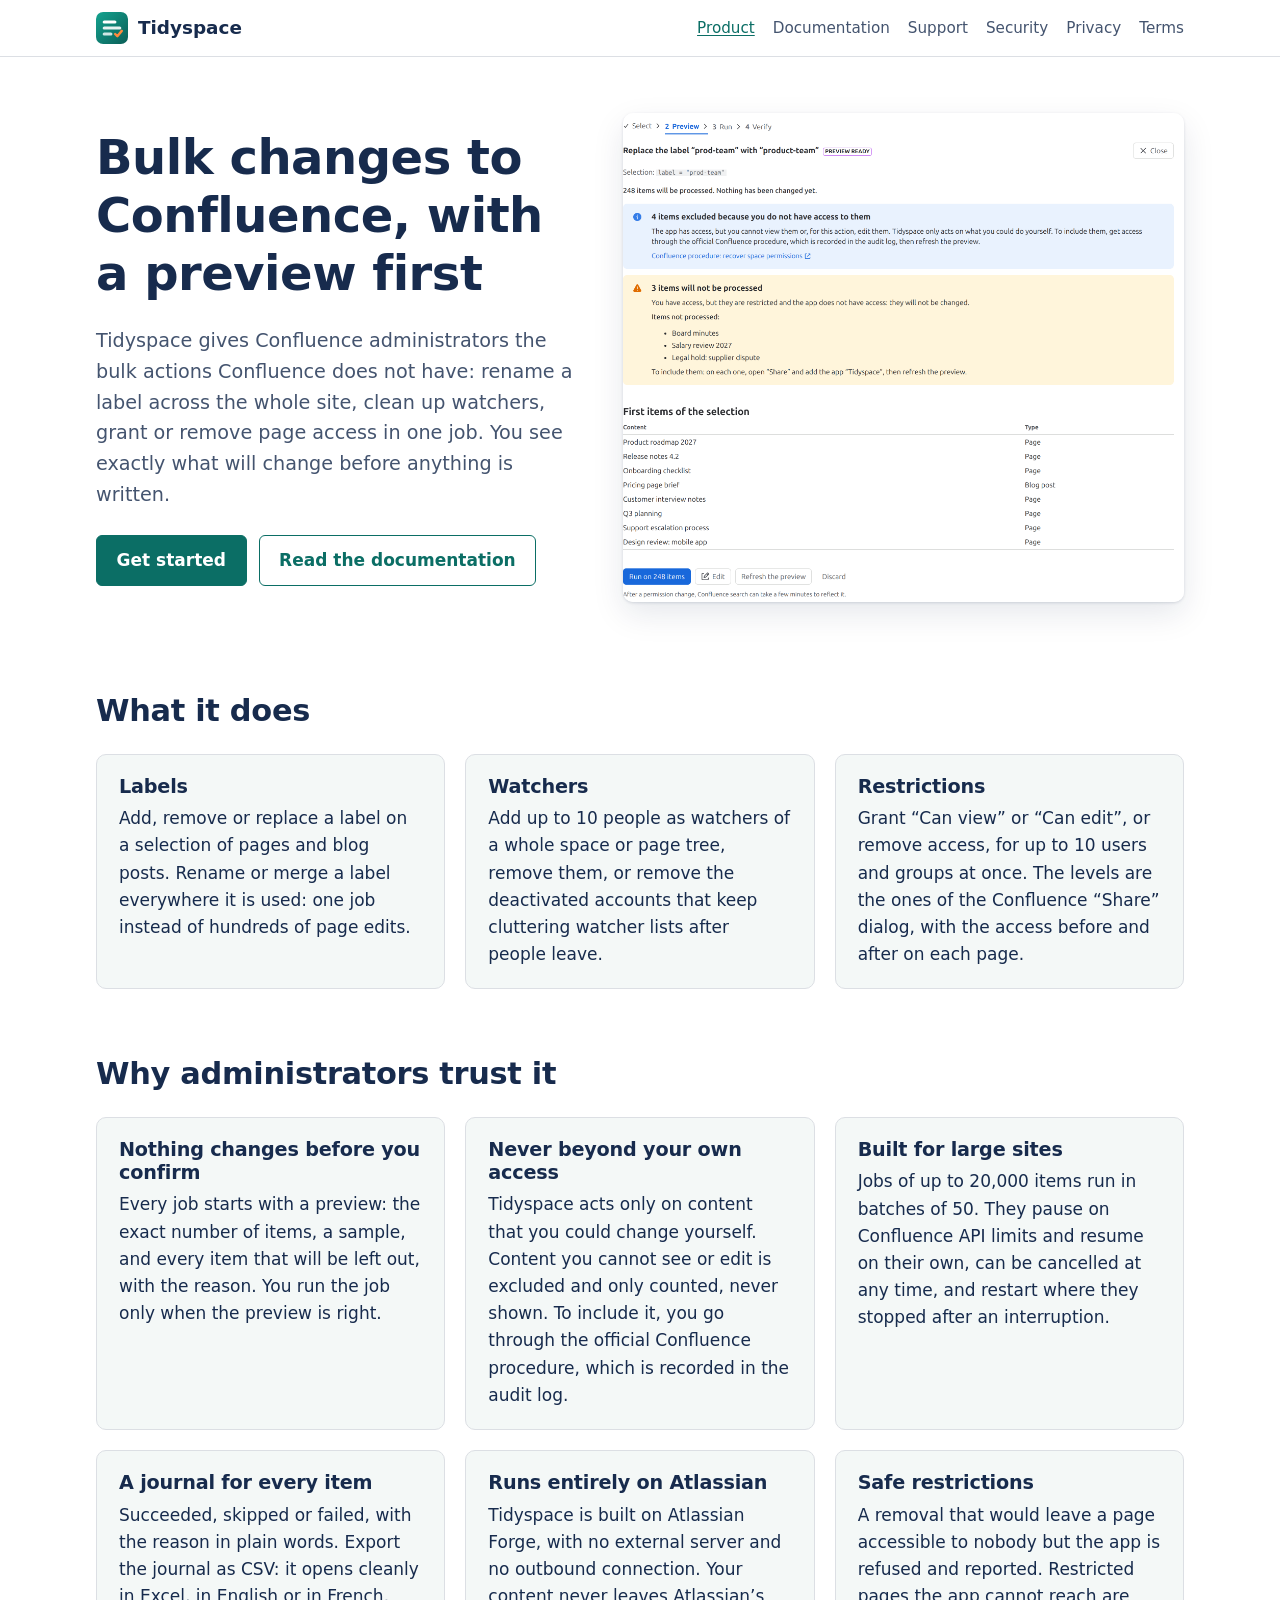
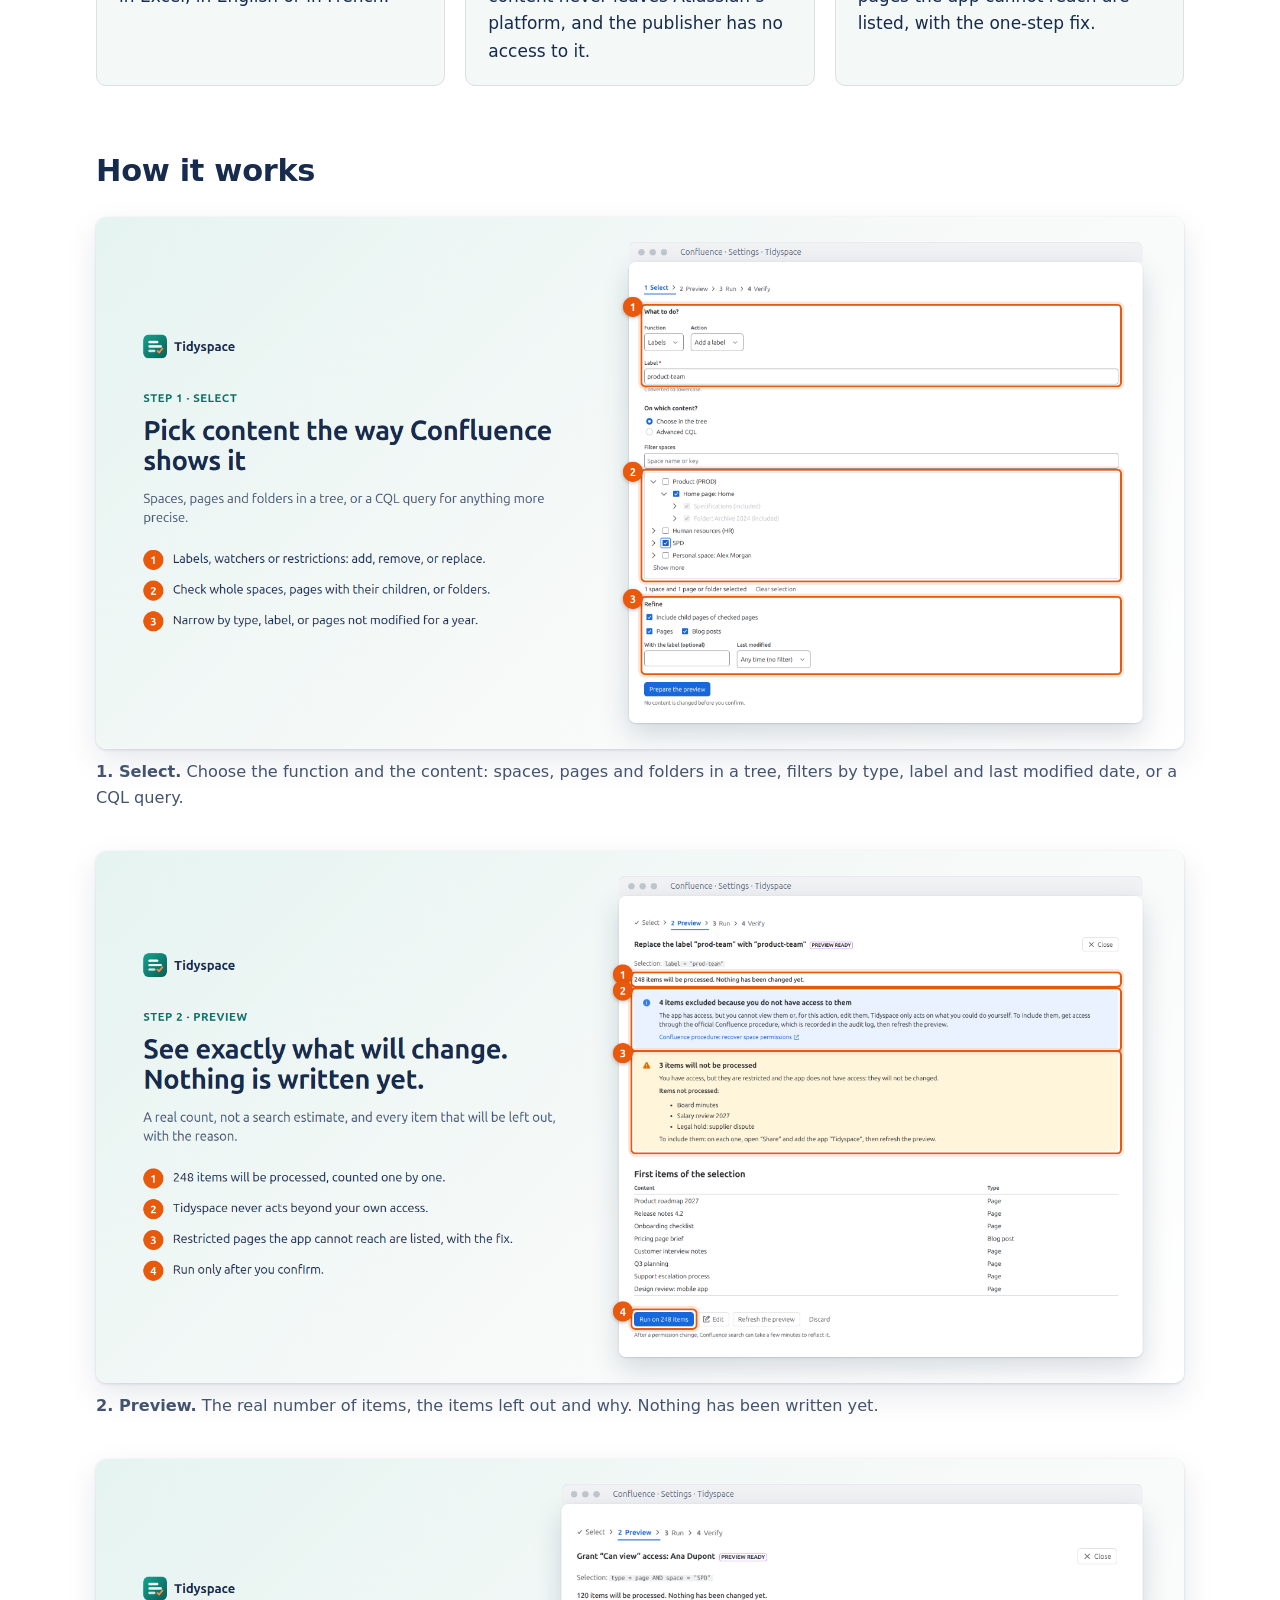
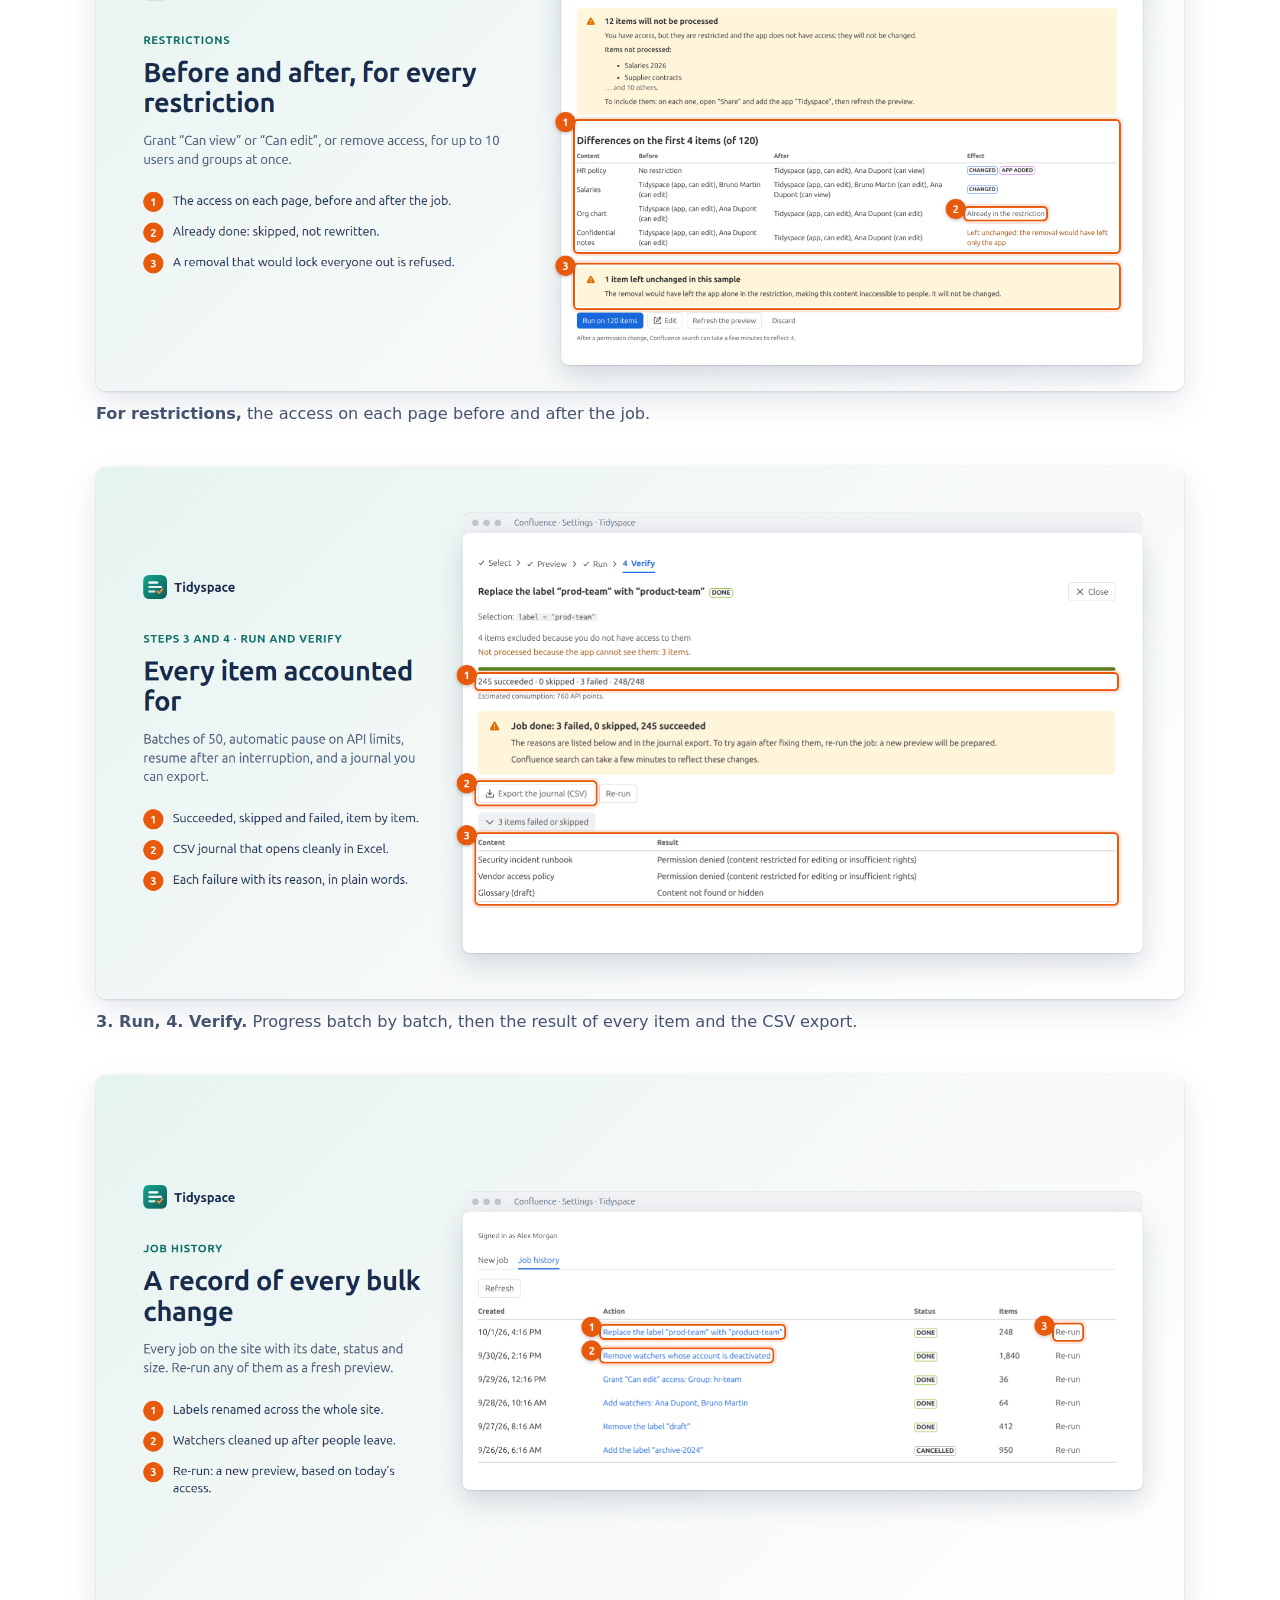
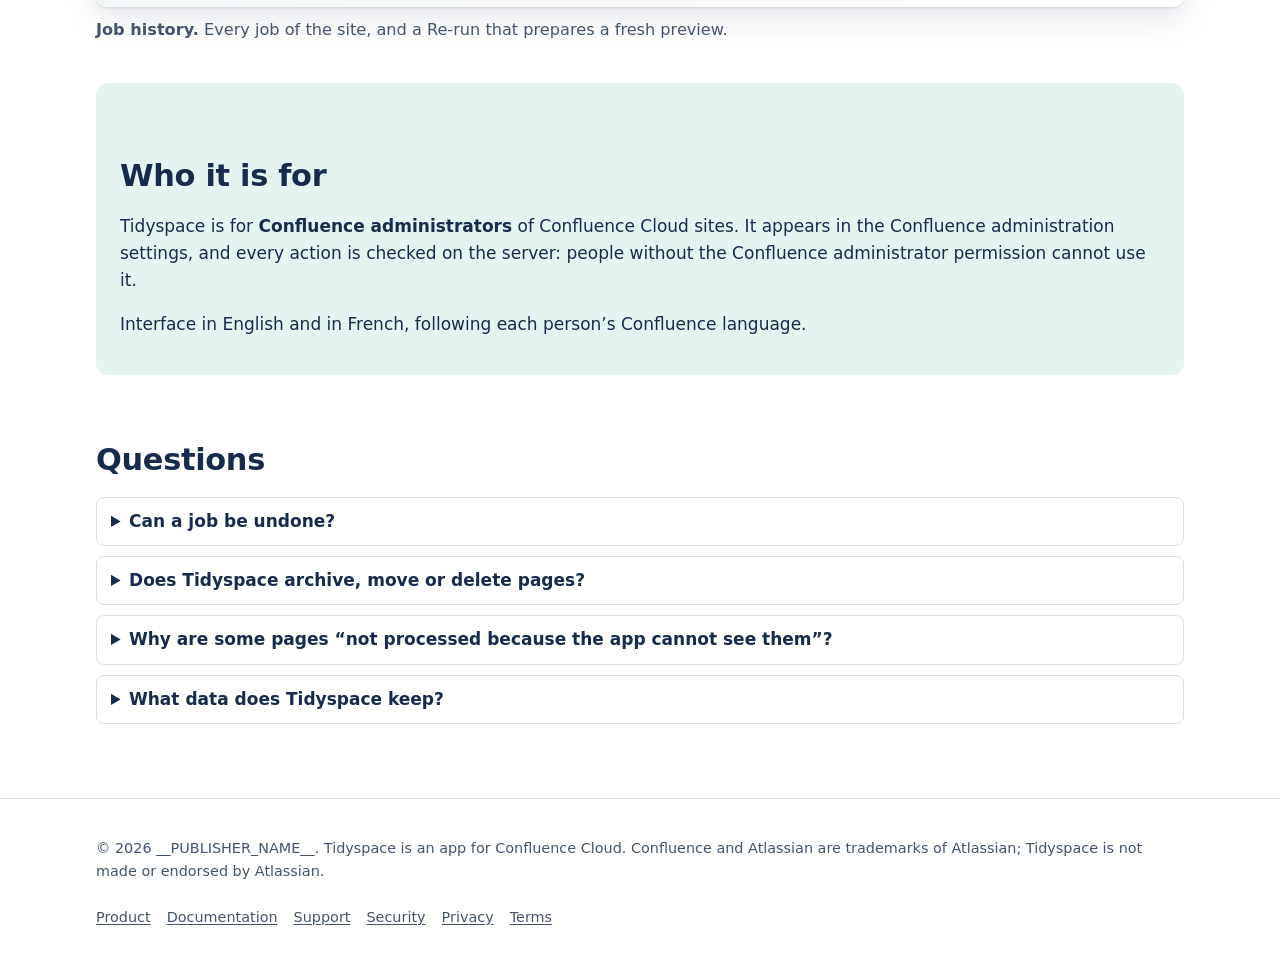
==== index.html @ 1ab4dc1a "docs(site): Tidyspace website and Marketplace listing pack Product page, user documentation, support" ====
<!doctype html>
<html lang="en">
<head>
  <meta charset="utf-8">
  <meta name="viewport" content="width=device-width, initial-scale=1">
  <title>Tidyspace for Confluence</title>
  <meta name="description" content="Bulk labels, watchers and restrictions for Confluence Cloud administrators, with a preview before anything changes, resumable jobs and an exportable journal.">
  <link rel="icon" href="assets/img/logo.svg" type="image/svg+xml">
  <link rel="stylesheet" href="assets/site.css">
</head>
<body>
  <a class="skip" href="#main">Skip to content</a>
  <header class="site">
    <div class="in">
      <a class="brand" href="index.html"><img src="assets/img/logo.svg" alt="" width="32" height="32">Tidyspace</a>
      <nav class="site" aria-label="Main">
        <ul>
        <li><a href="index.html" aria-current="page">Product</a></li>
        <li><a href="docs.html">Documentation</a></li>
        <li><a href="support.html">Support</a></li>
        <li><a href="security.html">Security</a></li>
        <li><a href="privacy.html">Privacy</a></li>
        <li><a href="terms.html">Terms</a></li>
        </ul>
      </nav>
    </div>
  </header>
  <main id="main">
<section class="hero" aria-labelledby="hero-title">
      <div>
        <h1 id="hero-title">Bulk changes to Confluence, with a preview first</h1>
        <p class="lead">Tidyspace gives Confluence administrators the bulk actions Confluence does not have: rename a label across the whole site, clean up watchers, grant or remove page access in one job. You see exactly what will change before anything is written.</p>
        <div class="actions">
          <a class="btn primary" href="docs.html#install">Get started</a>
          <a class="btn secondary" href="docs.html">Read the documentation</a>
        </div>
      </div>
      <img src="assets/img/screens/preview.png" width="2200" height="1920" alt="Tidyspace preview of a label rename: 248 items will be processed, 4 excluded because the administrator has no access, 3 restricted pages the app cannot reach, listed with the fix, and a Run button.">
    </section>

    <h2>What it does</h2>
    <div class="cards">
      <div class="card">
        <h3>Labels</h3>
        <p>Add, remove or replace a label on a selection of pages and blog posts. Rename or merge a label everywhere it is used: one job instead of hundreds of page edits.</p>
      </div>
      <div class="card">
        <h3>Watchers</h3>
        <p>Add up to 10 people as watchers of a whole space or page tree, remove them, or remove the deactivated accounts that keep cluttering watcher lists after people leave.</p>
      </div>
      <div class="card">
        <h3>Restrictions</h3>
        <p>Grant “Can view” or “Can edit”, or remove access, for up to 10 users and groups at once. The levels are the ones of the Confluence “Share” dialog, with the access before and after on each page.</p>
      </div>
    </div>

    <h2>Why administrators trust it</h2>
    <div class="cards">
      <div class="card">
        <h3>Nothing changes before you confirm</h3>
        <p>Every job starts with a preview: the exact number of items, a sample, and every item that will be left out, with the reason. You run the job only when the preview is right.</p>
      </div>
      <div class="card">
        <h3>Never beyond your own access</h3>
        <p>Tidyspace acts only on content that you could change yourself. Content you cannot see or edit is excluded and only counted, never shown. To include it, you go through the official Confluence procedure, which is recorded in the audit log.</p>
      </div>
      <div class="card">
        <h3>Built for large sites</h3>
        <p>Jobs of up to 20,000 items run in batches of 50. They pause on Confluence API limits and resume on their own, can be cancelled at any time, and restart where they stopped after an interruption.</p>
      </div>
      <div class="card">
        <h3>A journal for every item</h3>
        <p>Succeeded, skipped or failed, with the reason in plain words. Export the journal as CSV: it opens cleanly in Excel, in English or in French.</p>
      </div>
      <div class="card">
        <h3>Runs entirely on Atlassian</h3>
        <p>Tidyspace is built on Atlassian Forge, with no external server and no outbound connection. Your content never leaves Atlassian’s platform, and the publisher has no access to it.</p>
      </div>
      <div class="card">
        <h3>Safe restrictions</h3>
        <p>A removal that would leave a page accessible to nobody but the app is refused and reported. Restricted pages the app cannot reach are listed, with the one-step fix.</p>
      </div>
    </div>

    <h2>How it works</h2>
    <figure class="shot">
      <img src="assets/img/listing/select-annotated.png" width="1840" height="900" alt="Step 1, Select: choose the function and action, check spaces and pages in the tree, refine by type, label or last modified date.">
      <figcaption><strong>1. Select.</strong> Choose the function and the content: spaces, pages and folders in a tree, filters by type, label and last modified date, or a CQL query.</figcaption>
    </figure>
    <figure class="shot">
      <img src="assets/img/listing/preview-annotated.png" width="1840" height="900" alt="Step 2, Preview: count of items to process, items excluded for lack of access, restricted items the app cannot reach, Run button.">
      <figcaption><strong>2. Preview.</strong> The real number of items, the items left out and why. Nothing has been written yet.</figcaption>
    </figure>
    <figure class="shot">
      <img src="assets/img/listing/restrictions-annotated.png" width="1840" height="900" alt="Restrictions preview: access before and after on each page, items already in the restriction skipped, removal that would lock people out refused.">
      <figcaption><strong>For restrictions,</strong> the access on each page before and after the job.</figcaption>
    </figure>
    <figure class="shot">
      <img src="assets/img/listing/verify-annotated.png" width="1840" height="900" alt="Steps 3 and 4, Run and verify: counts of succeeded, skipped and failed items, journal export as CSV, failed items with their reason.">
      <figcaption><strong>3. Run, 4. Verify.</strong> Progress batch by batch, then the result of every item and the CSV export.</figcaption>
    </figure>
    <figure class="shot">
      <img src="assets/img/listing/history-annotated.png" width="1840" height="900" alt="Job history: label rename, watcher cleanup, restrictions and labels jobs with their status and size, and a Re-run action.">
      <figcaption><strong>Job history.</strong> Every job of the site, and a Re-run that prepares a fresh preview.</figcaption>
    </figure>

    <div class="band">
      <h2>Who it is for</h2>
      <p>Tidyspace is for <strong>Confluence administrators</strong> of Confluence Cloud sites. It appears in the Confluence administration settings, and every action is checked on the server: people without the Confluence administrator permission cannot use it.</p>
      <p>Interface in English and in French, following each person’s Confluence language.</p>
    </div>

    <h2>Questions</h2>
    <details>
      <summary>Can a job be undone?</summary>
      <p>Not automatically. That is why every job starts with a preview, and why the journal records each item: to revert a label change, run the opposite job (for example, replace the new label with the old one) on the same selection.</p>
    </details>
    <details>
      <summary>Does Tidyspace archive, move or delete pages?</summary>
      <p>No. Tidyspace changes labels, watchers and restrictions only. It never moves, archives, deletes or edits the content of a page.</p>
    </details>
    <details>
      <summary>Why are some pages “not processed because the app cannot see them”?</summary>
      <p>A page restricted for viewing is invisible to every app that is not part of the restriction. Tidyspace lists these pages in the preview; to include them, add the app “Tidyspace” to the page through “Share”, then refresh the preview. <a href="docs.html#hidden">More in the documentation</a>.</p>
    </details>
    <details>
      <summary>What data does Tidyspace keep?</summary>
      <p>Only what a job needs: identifiers and titles of the selected items, the people and groups chosen, and the result of each item. It stays in the app’s storage on Atlassian’s platform, in the same location as your Confluence data, and is deleted 90 days after the job’s last activity. See the <a href="privacy.html">privacy policy</a>.</p>
    </details>
  </main>
  <footer class="site">
    <div class="in">
      <p>© 2026 __PUBLISHER_NAME__. Tidyspace is an app for Confluence Cloud. Confluence and Atlassian are trademarks of Atlassian; Tidyspace is not made or endorsed by Atlassian.</p>
      <ul>
        <li><a href="index.html" aria-current="page">Product</a></li>
        <li><a href="docs.html">Documentation</a></li>
        <li><a href="support.html">Support</a></li>
        <li><a href="security.html">Security</a></li>
        <li><a href="privacy.html">Privacy</a></li>
        <li><a href="terms.html">Terms</a></li>
      </ul>
    </div>
  </footer>
</body>
</html>
---- assets/site.css ----
/* Tidyspace public site: product page, documentation and policies. No build step, no script. */
:root {
  --bg: #ffffff;
  --bg-soft: #f4f8f7;
  --bg-accent: #e6f4f1;
  --ink: #172b4d;
  --ink-soft: #44546f;
  --line: #dcdfe4;
  --accent: #0b6e65;
  --accent-ink: #ffffff;
  --mark: #e8590c;
  --code: #f1f2f4;
  --shadow: 0 1px 3px rgba(9, 30, 66, .14), 0 12px 32px rgba(9, 30, 66, .10);
  color-scheme: light dark;
}
@media (prefers-color-scheme: dark) {
  :root {
    --bg: #161a1d;
    --bg-soft: #1d2125;
    --bg-accent: #12302c;
    --ink: #dee4ea;
    --ink-soft: #a9b4c0;
    --line: #38414a;
    --accent: #4cc3b0;
    --accent-ink: #0f1a19;
    --code: #2c333a;
    --shadow: 0 1px 3px rgba(0, 0, 0, .5), 0 12px 32px rgba(0, 0, 0, .35);
  }
}
* { box-sizing: border-box; }
html { -webkit-text-size-adjust: 100%; }
body {
  margin: 0; background: var(--bg); color: var(--ink);
  font: 17px/1.6 system-ui, -apple-system, "Segoe UI", Ubuntu, Roboto, sans-serif;
}
a { color: var(--accent); text-underline-offset: 2px; }
a:focus-visible, summary:focus-visible { outline: 3px solid var(--mark); outline-offset: 2px; border-radius: 4px; }
img { max-width: 100%; height: auto; }
code { background: var(--code); padding: .1em .35em; border-radius: 4px; font-size: .92em; }
h1, h2, h3 { line-height: 1.2; letter-spacing: -.01em; }
h1 { font-size: clamp(2rem, 5vw, 3rem); margin: 0 0 .5em; }
h2 { font-size: clamp(1.45rem, 3vw, 1.9rem); margin: 2.2em 0 .6em; }
h3 { font-size: 1.2rem; margin: 1.8em 0 .4em; }
table { border-collapse: collapse; width: 100%; margin: 1em 0; font-size: .95em; }
th, td { text-align: left; vertical-align: top; padding: .55em .7em; border-bottom: 1px solid var(--line); }
th { font-weight: 600; }
.table-wrap { overflow-x: auto; }

.skip { position: absolute; left: -9999px; }
.skip:focus { left: 16px; top: 8px; background: var(--bg); padding: 8px 12px; z-index: 10; }

header.site { border-bottom: 1px solid var(--line); background: var(--bg); }
header.site .in, footer.site .in, main { max-width: 1120px; margin: 0 auto; padding: 0 16px; }
header.site .in { display: flex; align-items: center; justify-content: space-between; gap: 16px; flex-wrap: wrap; padding-top: 12px; padding-bottom: 12px; }
.brand { display: flex; align-items: center; gap: 10px; font-weight: 700; font-size: 1.15rem; color: var(--ink); text-decoration: none; }
.brand img { width: 32px; height: 32px; }
nav.site ul { list-style: none; display: flex; flex-wrap: wrap; gap: 4px 18px; margin: 0; padding: 0; font-size: .95rem; }
nav.site a { color: var(--ink-soft); text-decoration: none; }
nav.site a:hover, nav.site a[aria-current="page"] { color: var(--accent); text-decoration: underline; }

main { padding-bottom: 64px; }
main.doc { max-width: 800px; }
.lead { font-size: 1.2rem; color: var(--ink-soft); }
.muted { color: var(--ink-soft); font-size: .92em; }

.hero { display: grid; gap: 40px; grid-template-columns: 1fr; padding: 56px 0 24px; align-items: center; }
@media (min-width: 900px) { .hero { grid-template-columns: 1fr 1.15fr; } }
.hero img { border-radius: 10px; box-shadow: var(--shadow); }
.actions { display: flex; flex-wrap: wrap; gap: 12px; margin-top: 24px; }
.btn { display: inline-block; padding: .65em 1.15em; border-radius: 6px; font-weight: 600; text-decoration: none; border: 1px solid var(--accent); }
.btn.primary { background: var(--accent); color: var(--accent-ink); }
.btn.secondary { color: var(--accent); }

.cards { display: grid; gap: 20px; grid-template-columns: repeat(auto-fit, minmax(260px, 1fr)); margin: 24px 0; }
.card { background: var(--bg-soft); border: 1px solid var(--line); border-radius: 10px; padding: 20px 22px; }
.card h3 { margin-top: 0; }
.card p { margin: .4em 0 0; }

.band { background: var(--bg-accent); border-radius: 12px; padding: 8px 24px 20px; margin: 40px 0; }
.shot { margin: 28px 0 40px; }
.shot img { border-radius: 10px; box-shadow: var(--shadow); display: block; }
.shot figcaption { margin-top: 10px; color: var(--ink-soft); font-size: .95em; }

.note { border-left: 4px solid var(--accent); background: var(--bg-soft); padding: 12px 16px; border-radius: 0 8px 8px 0; margin: 1.2em 0; }
.note.warn { border-left-color: var(--mark); }
.toc { background: var(--bg-soft); border: 1px solid var(--line); border-radius: 10px; padding: 12px 20px; margin: 24px 0; }
.toc ol { margin: .4em 0; padding-left: 1.3em; }
details { border: 1px solid var(--line); border-radius: 8px; padding: 10px 14px; margin: 10px 0; }
summary { cursor: pointer; font-weight: 600; }

footer.site { border-top: 1px solid var(--line); color: var(--ink-soft); font-size: .9rem; padding: 24px 0 40px; }
footer.site .in { display: flex; flex-wrap: wrap; gap: 8px 24px; justify-content: space-between; }
footer.site ul { list-style: none; display: flex; flex-wrap: wrap; gap: 4px 16px; margin: 0; padding: 0; }
footer.site a { color: var(--ink-soft); }
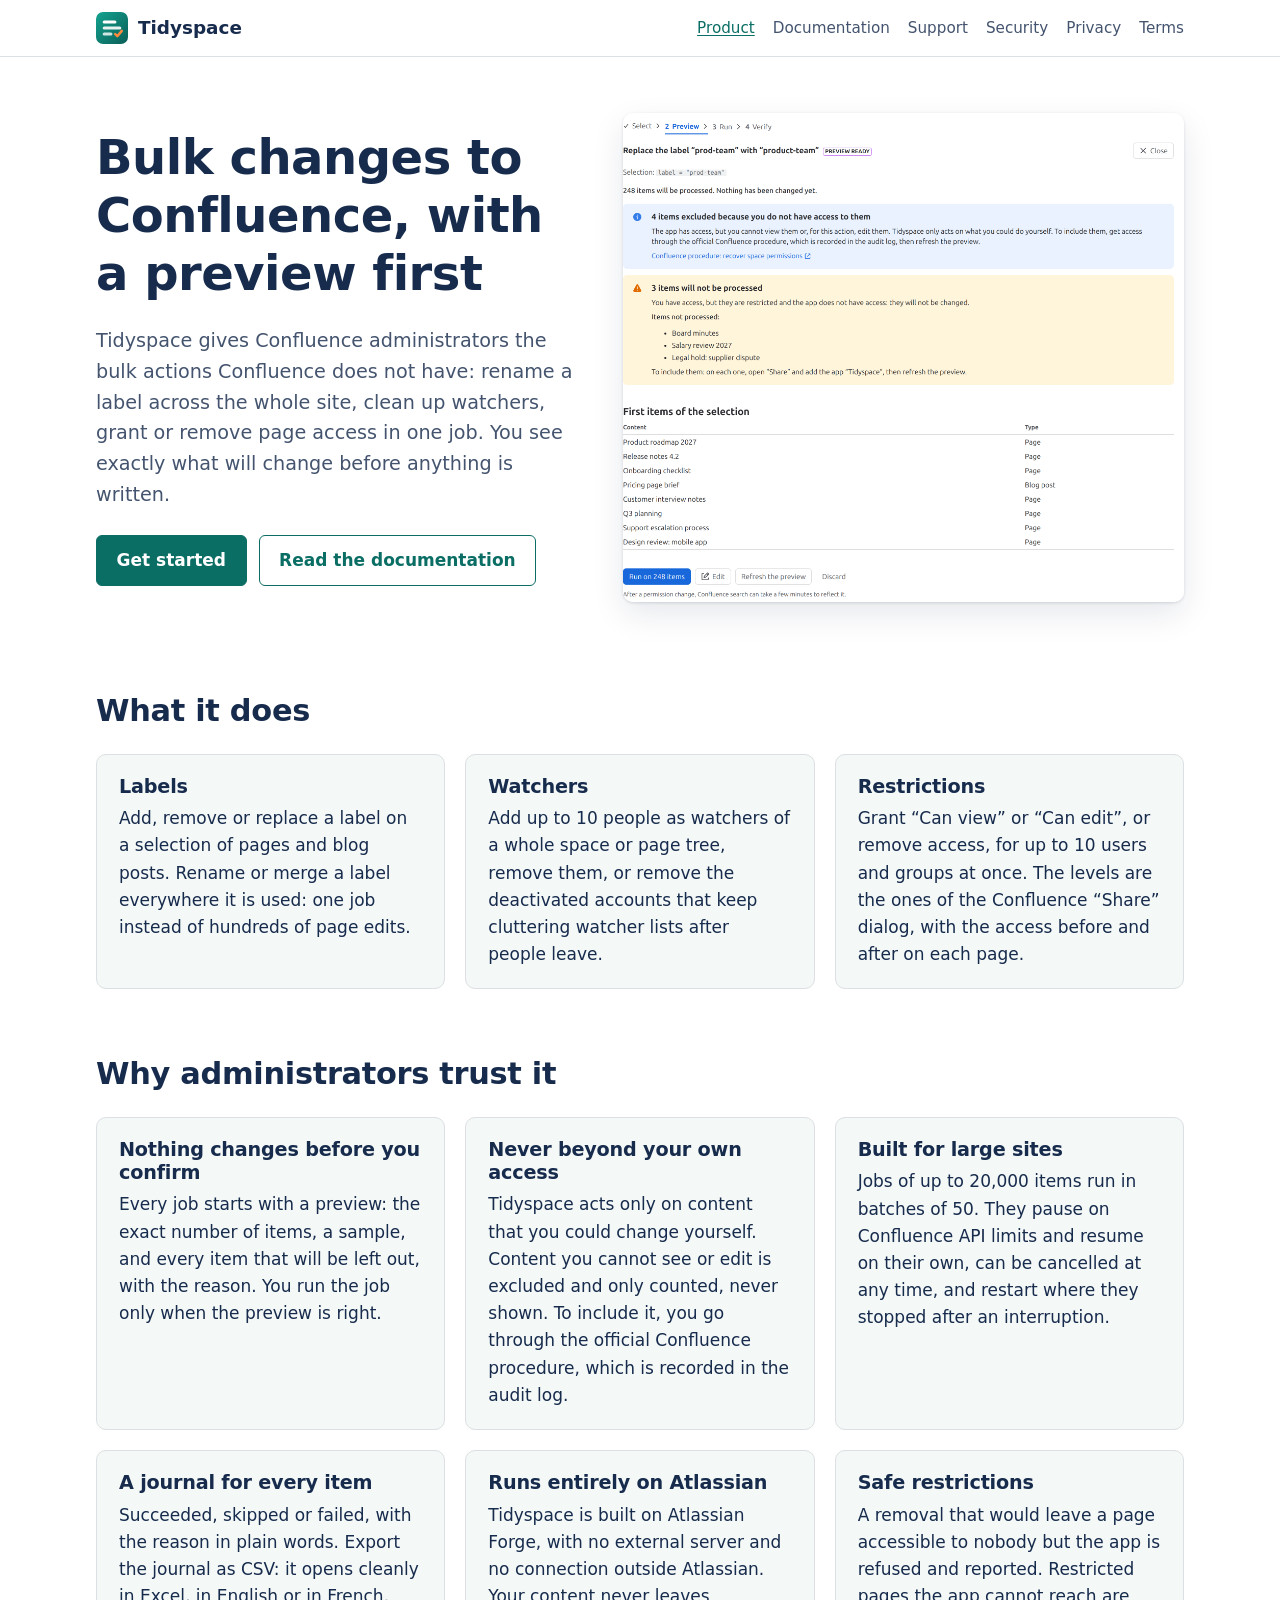
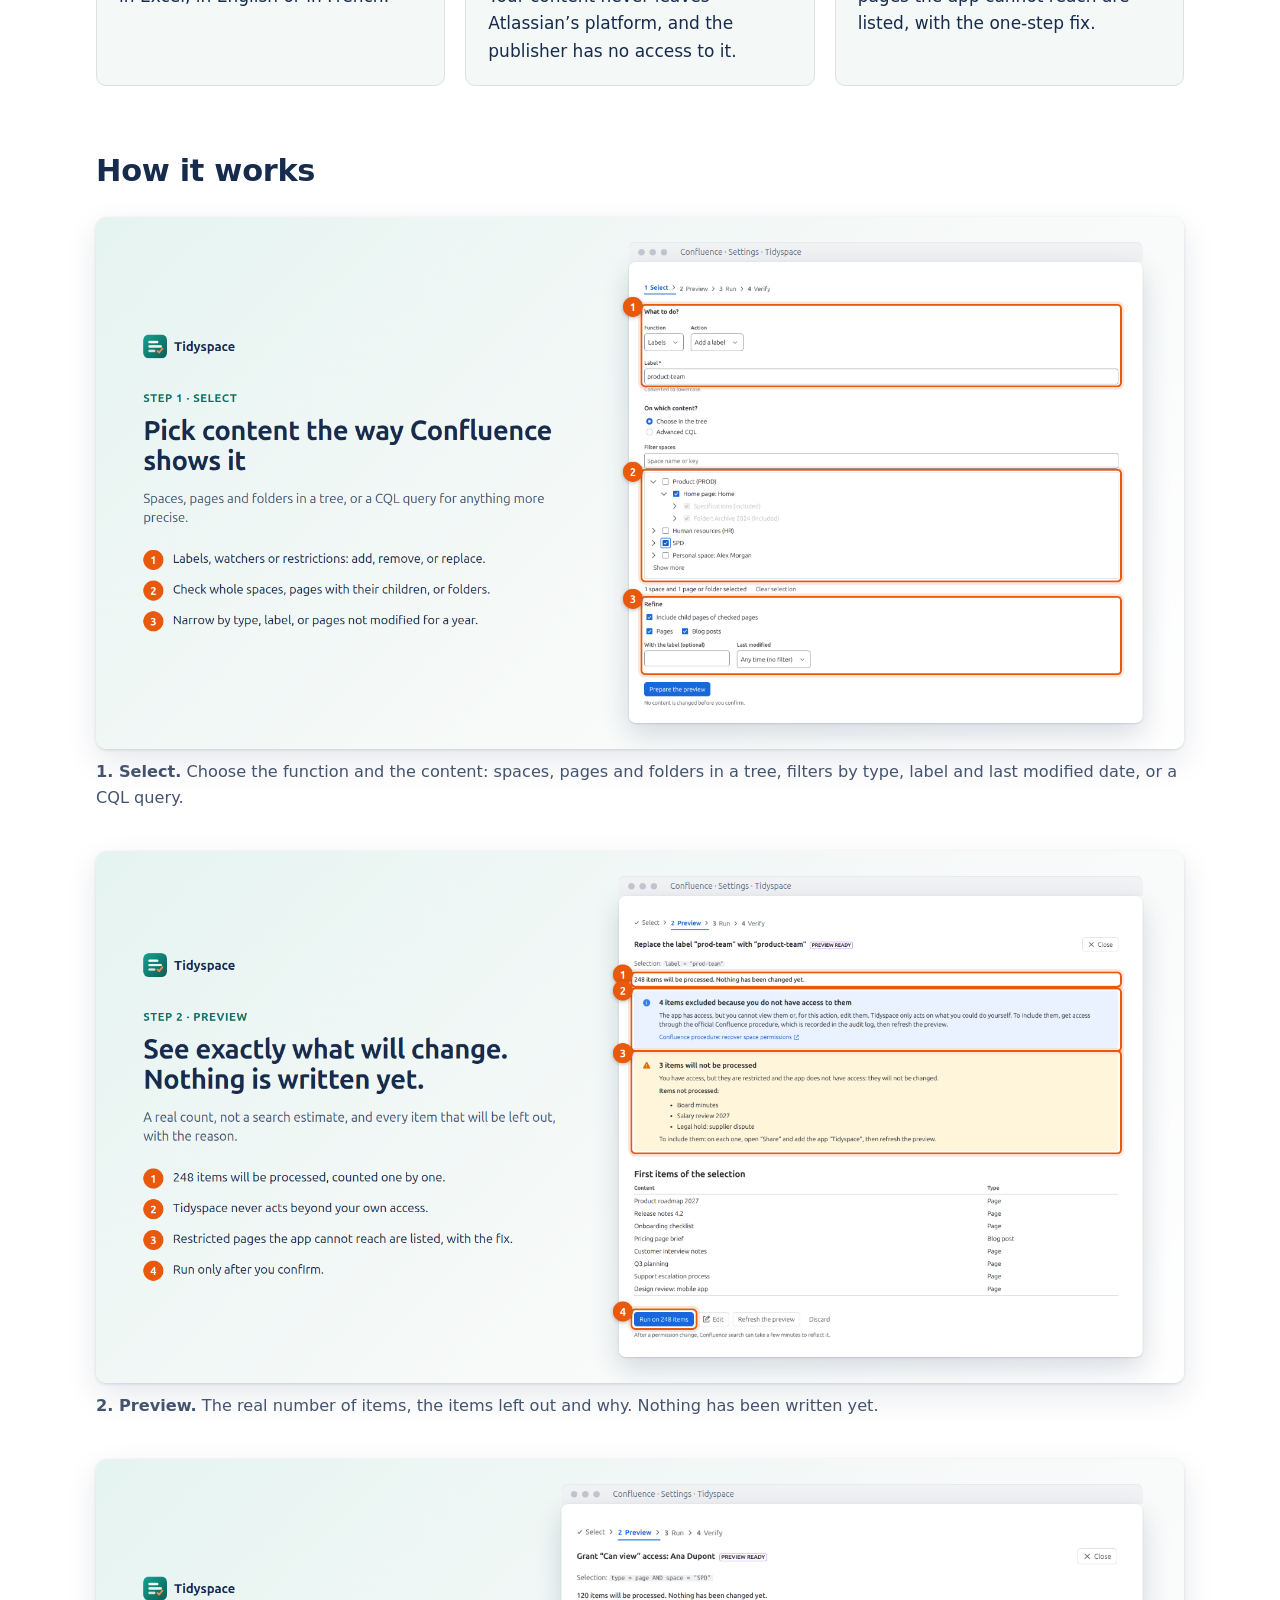
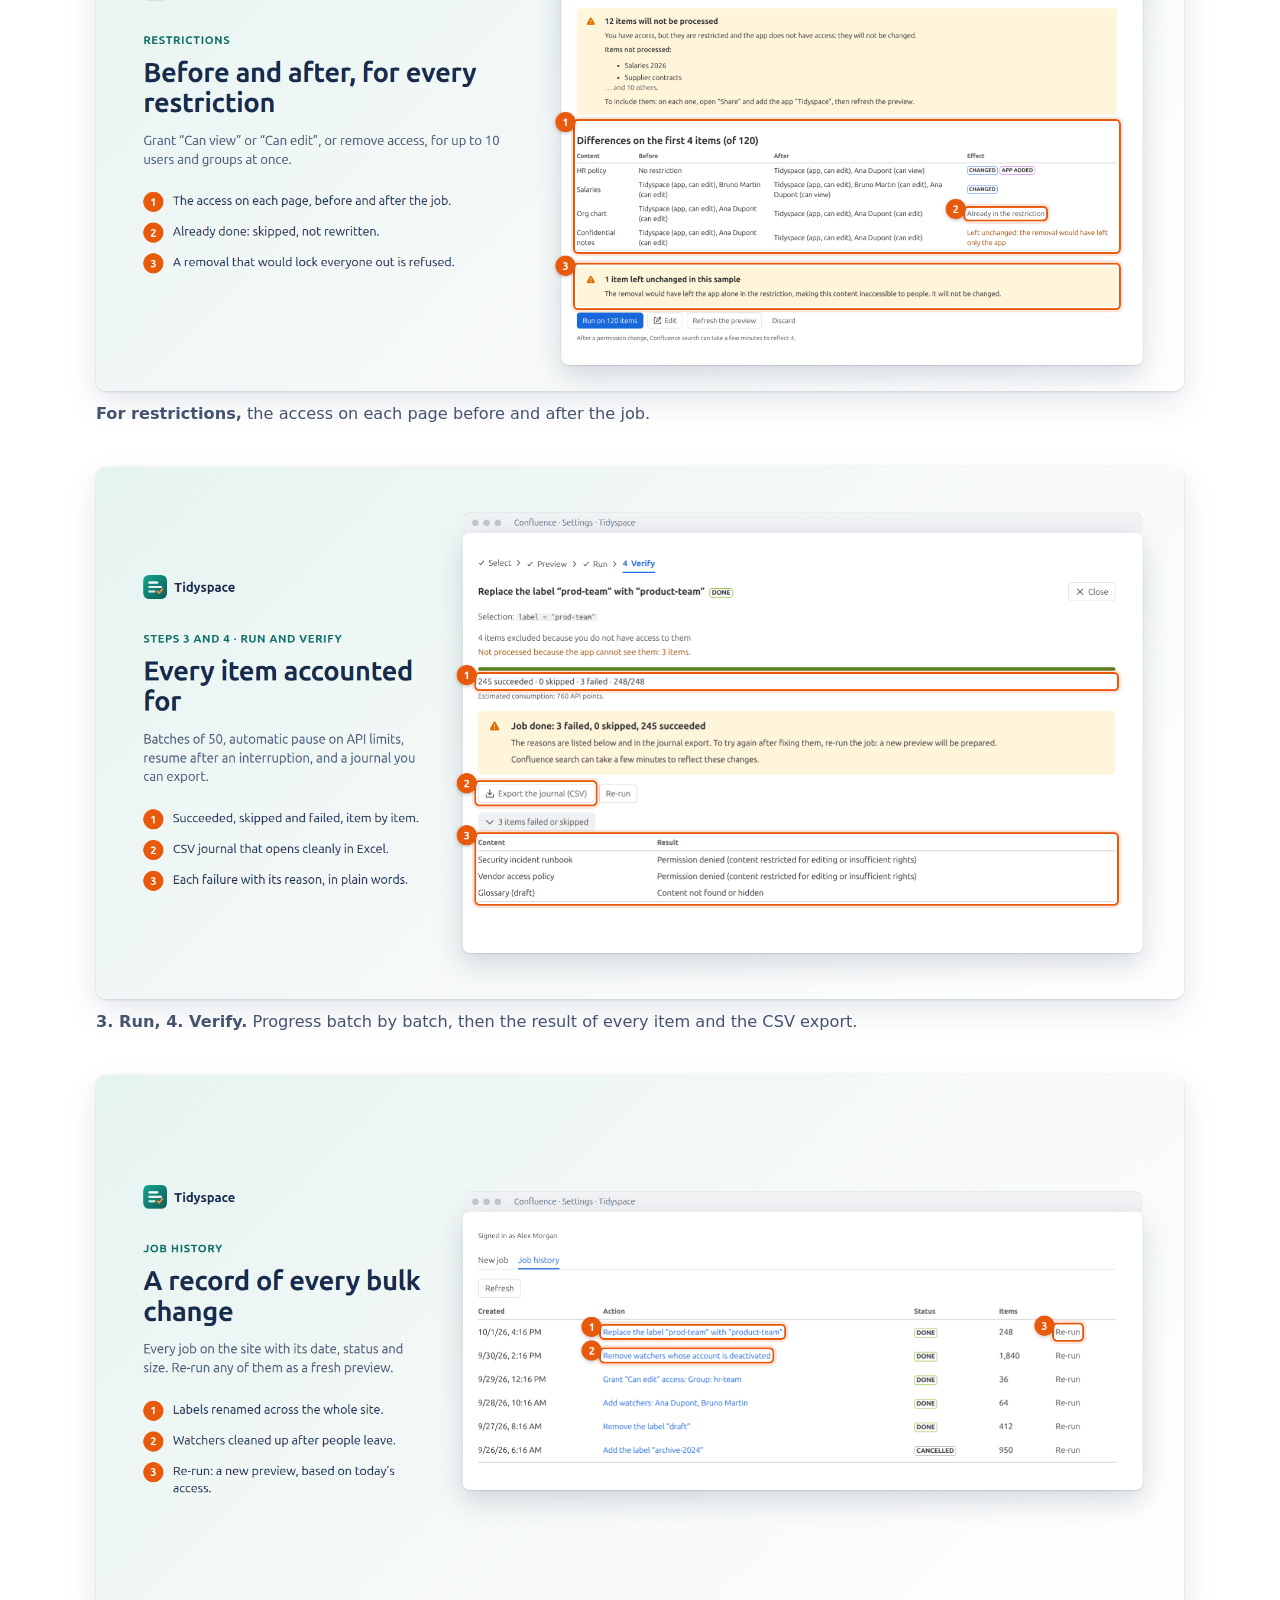
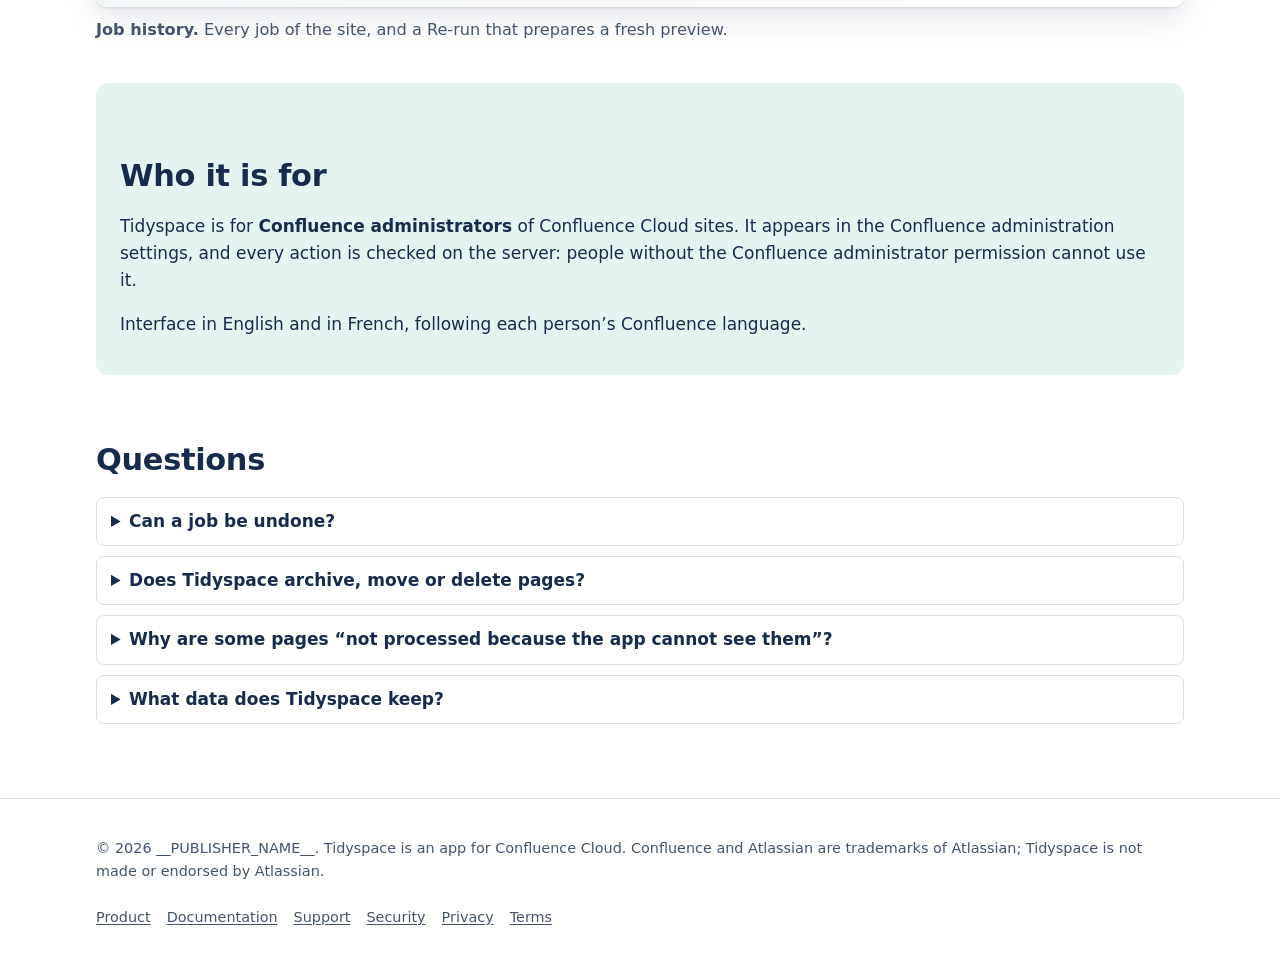
==== commit 198e1b44: "docs(site): weekly check of closed and changed accounts Privacy policy section 6, documentation, sec" ====
--- a/index.html
+++ b/index.html
@@ -74,7 +74,7 @@
       </div>
       <div class="card">
         <h3>Runs entirely on Atlassian</h3>
-        <p>Tidyspace is built on Atlassian Forge, with no external server and no outbound connection. Your content never leaves Atlassian’s platform, and the publisher has no access to it.</p>
+        <p>Tidyspace is built on Atlassian Forge, with no external server and no connection outside Atlassian. Your content never leaves Atlassian’s platform, and the publisher has no access to it.</p>
       </div>
       <div class="card">
         <h3>Safe restrictions</h3>
@@ -125,7 +125,7 @@
     </details>
     <details>
       <summary>What data does Tidyspace keep?</summary>
-      <p>Only what a job needs: identifiers and titles of the selected items, the people and groups chosen, and the result of each item. It stays in the app’s storage on Atlassian’s platform, in the same location as your Confluence data, and is deleted 90 days after the job’s last activity. See the <a href="privacy.html">privacy policy</a>.</p>
+      <p>Only what a job needs: identifiers and titles of the selected items, the people and groups chosen, and the result of each item. It stays in the app’s storage on Atlassian’s platform, in the same location as your Confluence data, and is deleted 90 days after the job’s last activity, or within a week when the person’s Atlassian account is closed. See the <a href="privacy.html">privacy policy</a>.</p>
     </details>
   </main>
   <footer class="site">
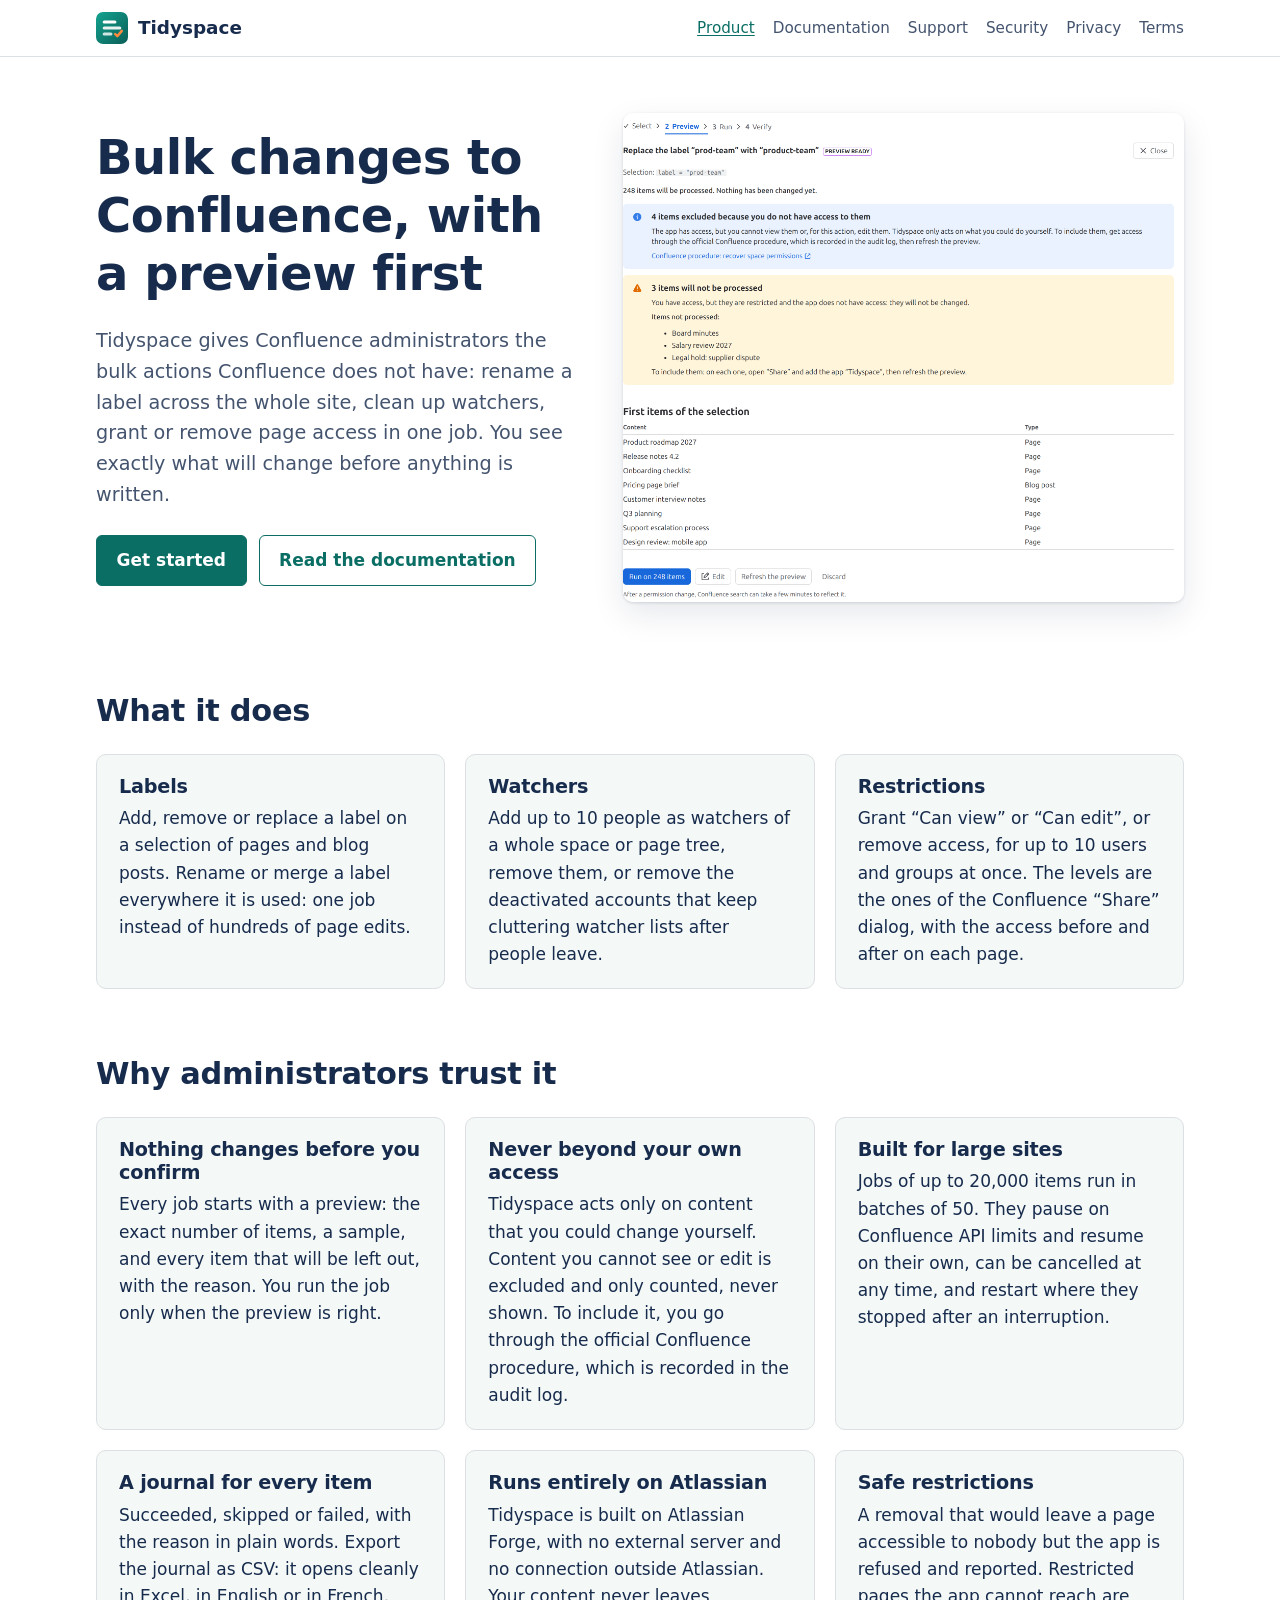
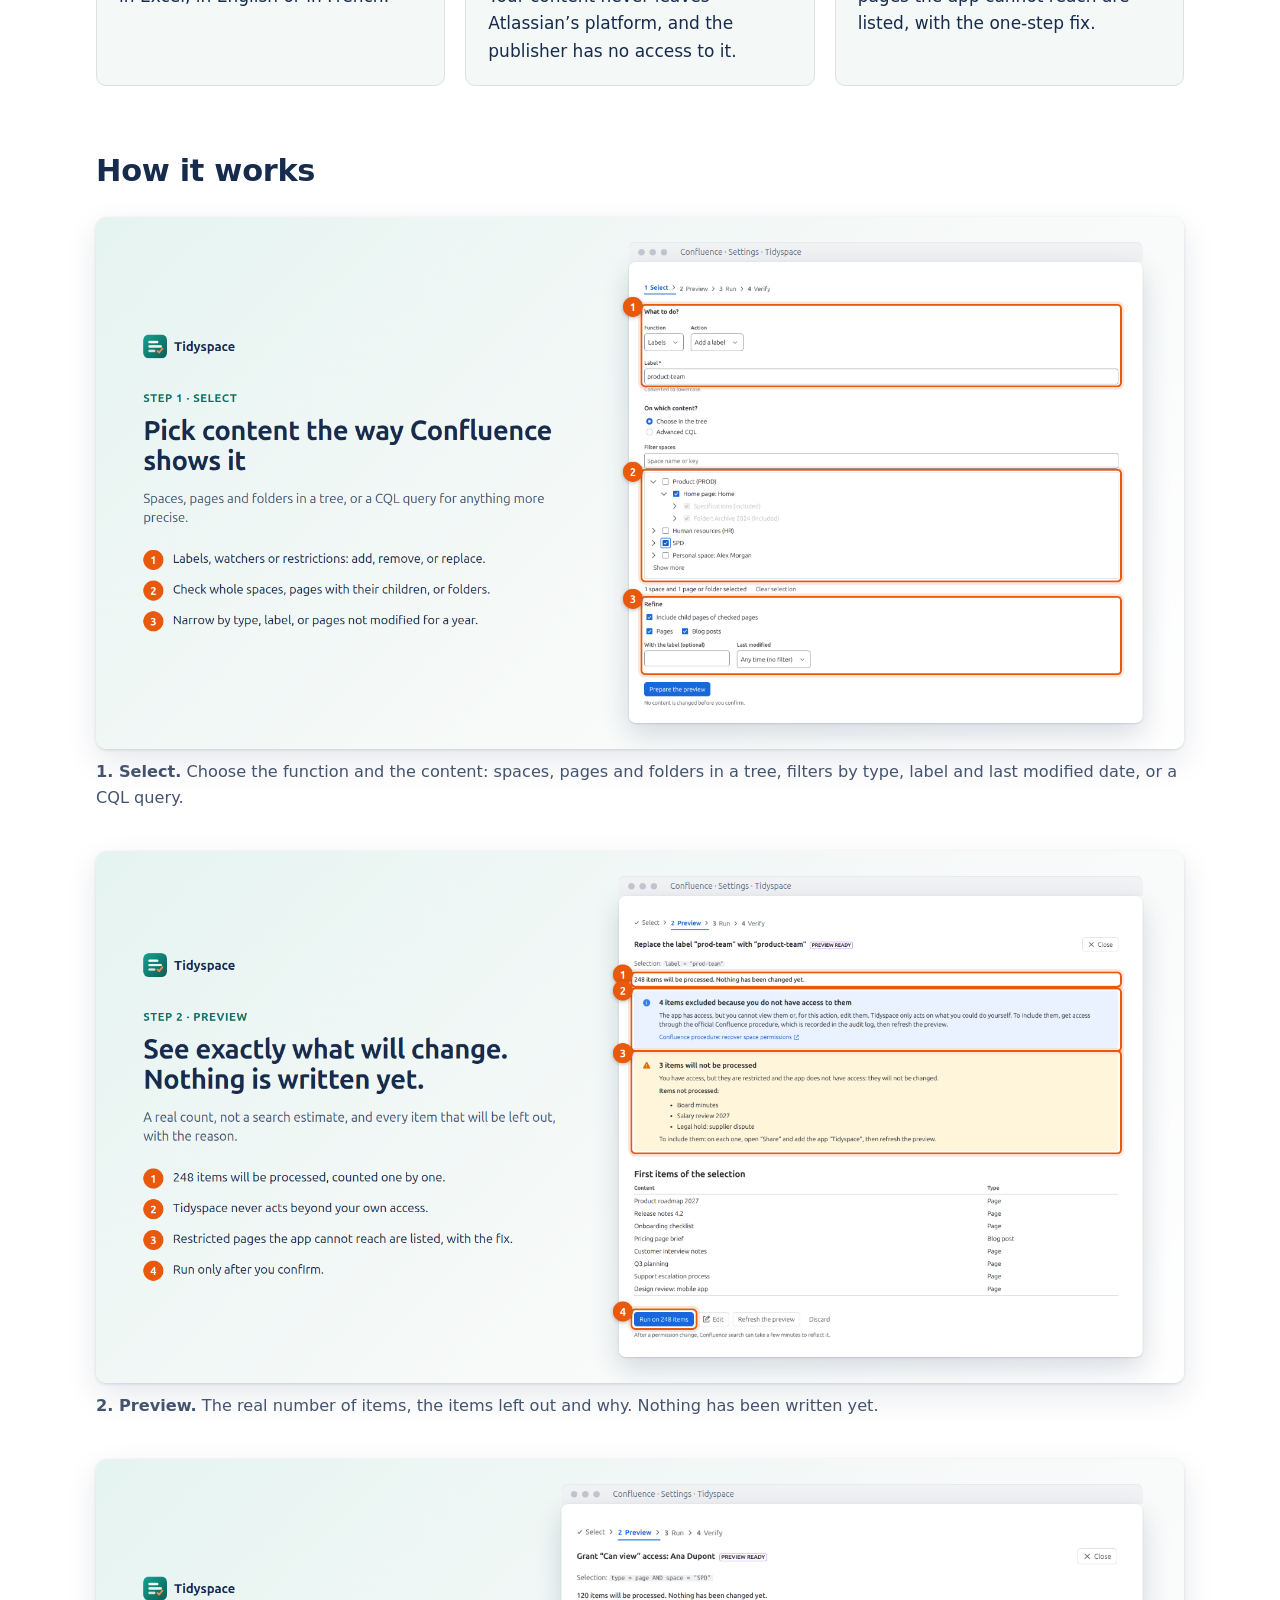
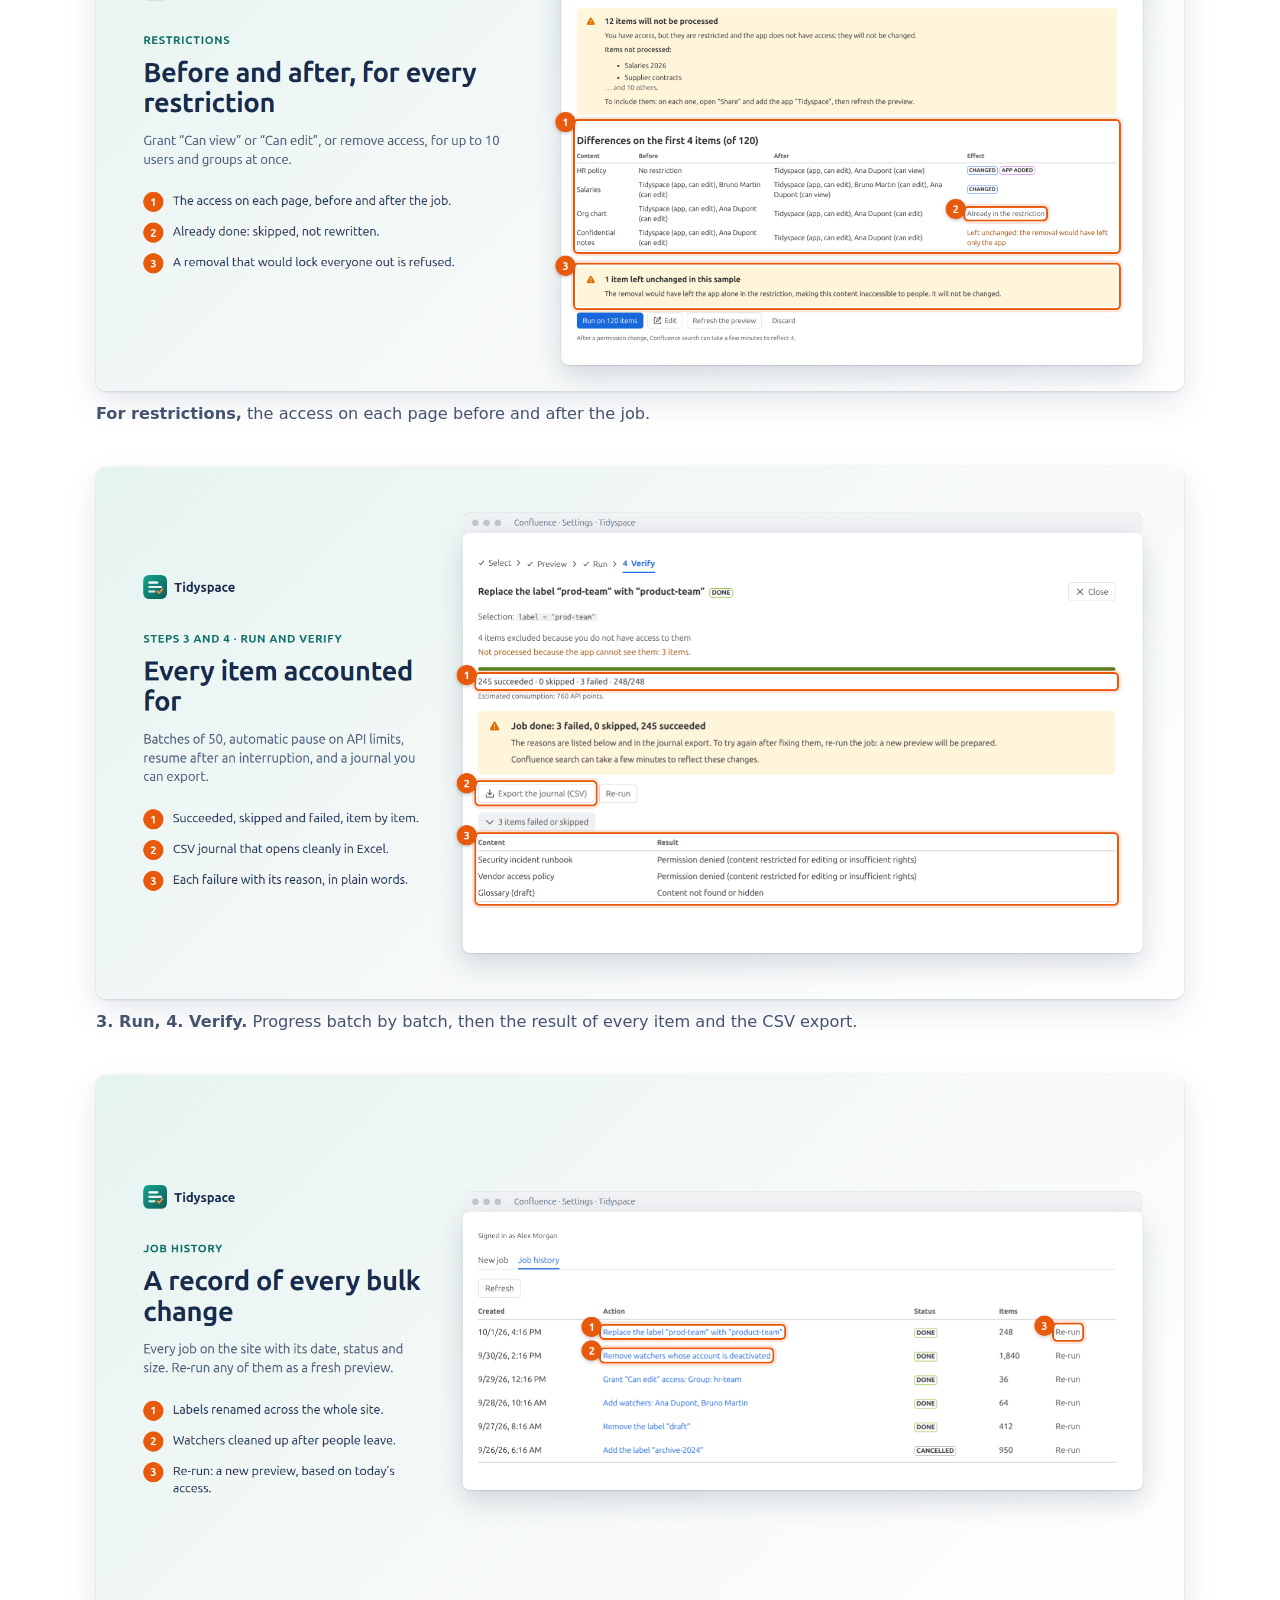
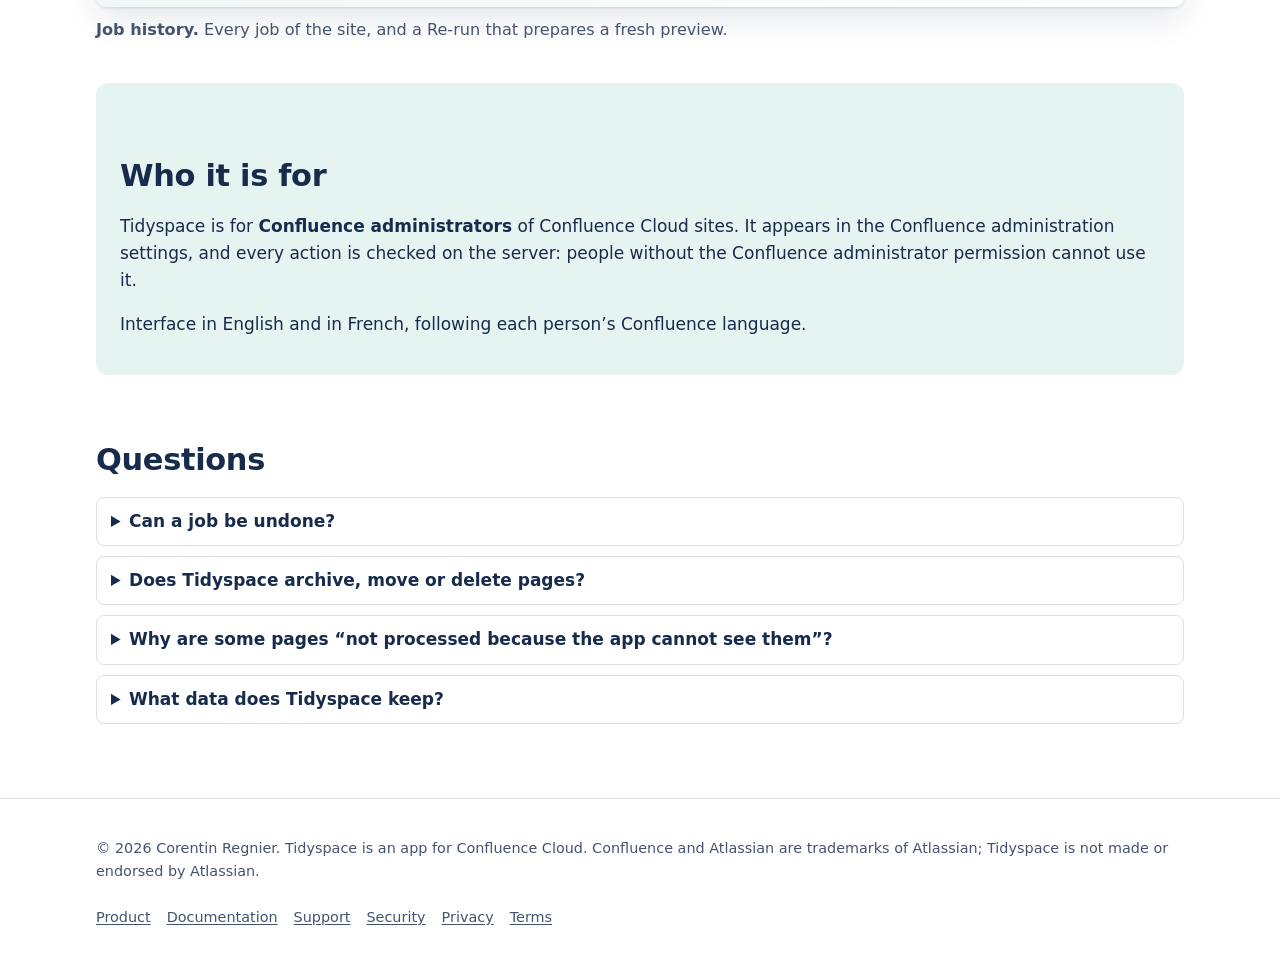
==== commit 37343610: "docs(site): set publisher identity and contact email Co-Authored-By: Claude Sonnet 5.5 <noreply@anth" ====
--- a/index.html
+++ b/index.html
@@ -130,7 +130,7 @@
   </main>
   <footer class="site">
     <div class="in">
-      <p>© 2026 __PUBLISHER_NAME__. Tidyspace is an app for Confluence Cloud. Confluence and Atlassian are trademarks of Atlassian; Tidyspace is not made or endorsed by Atlassian.</p>
+      <p>© 2026 Corentin Regnier. Tidyspace is an app for Confluence Cloud. Confluence and Atlassian are trademarks of Atlassian; Tidyspace is not made or endorsed by Atlassian.</p>
       <ul>
         <li><a href="index.html" aria-current="page">Product</a></li>
         <li><a href="docs.html">Documentation</a></li>
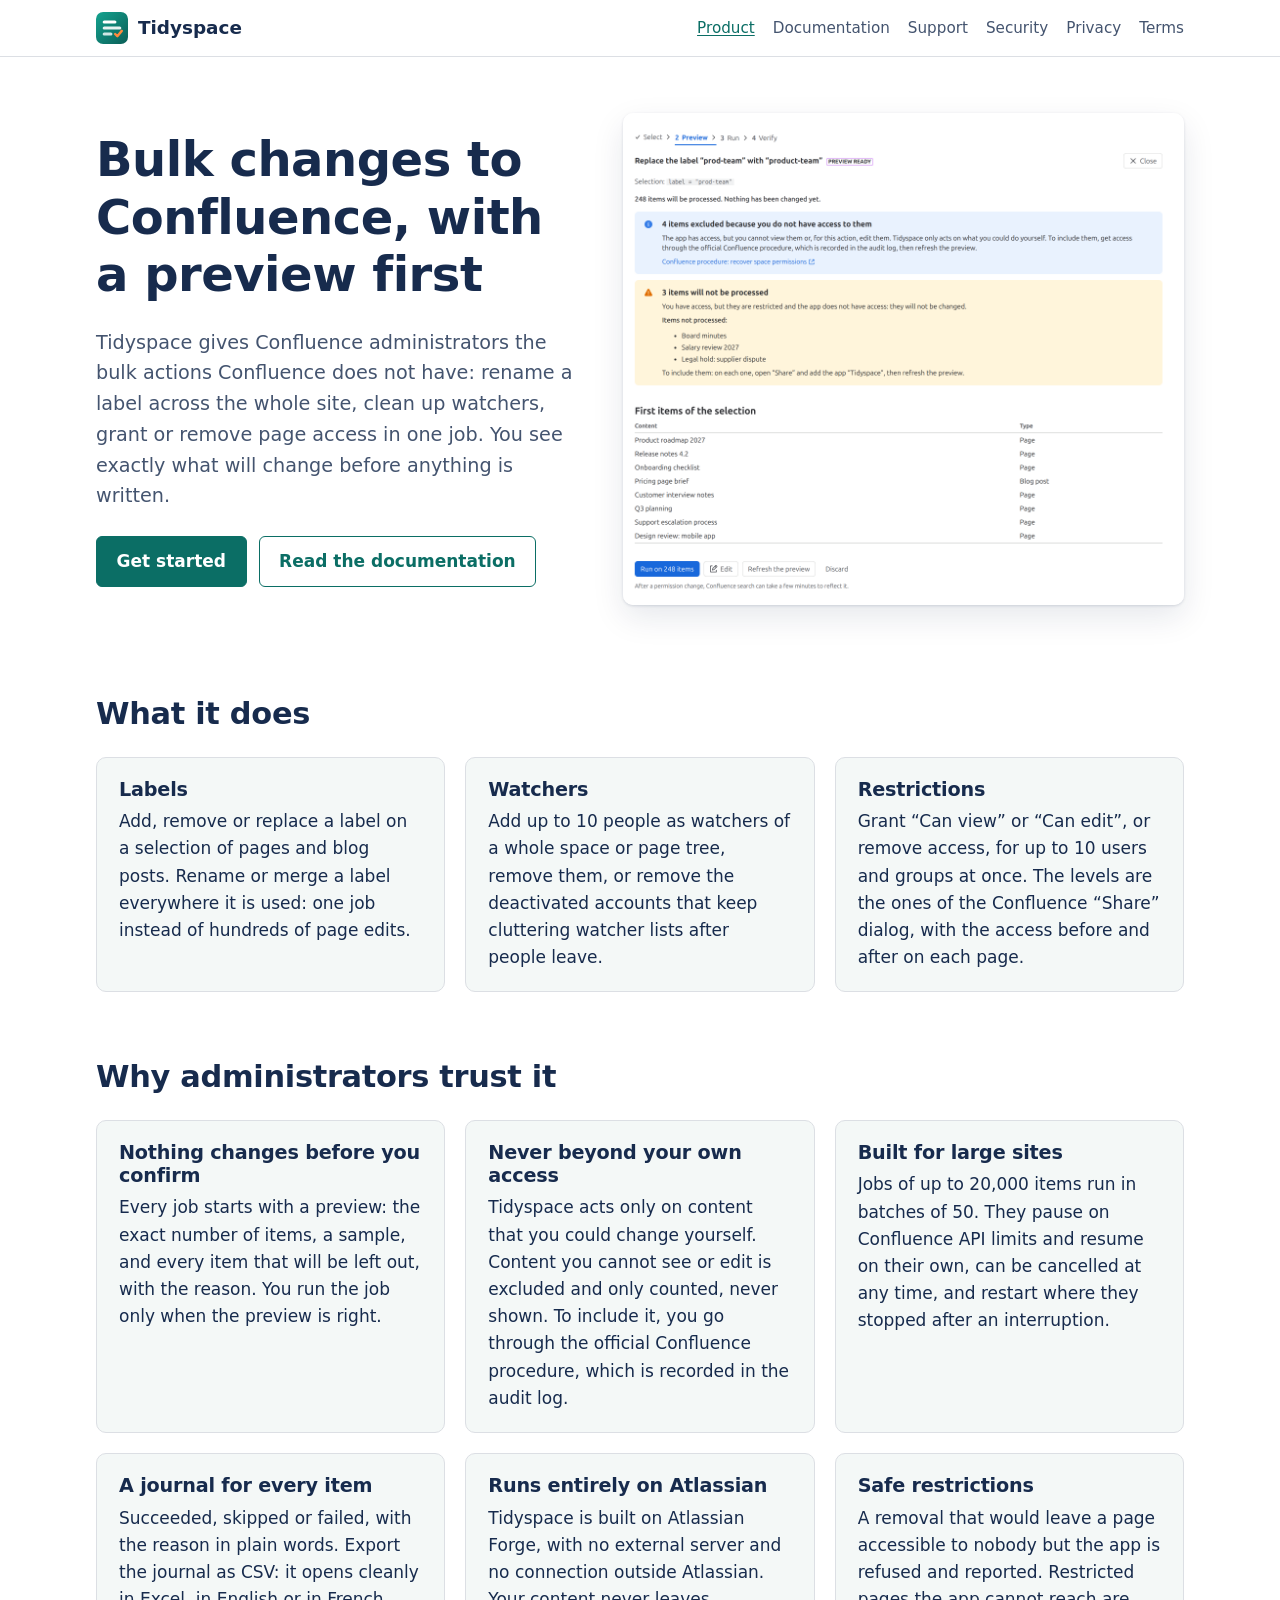
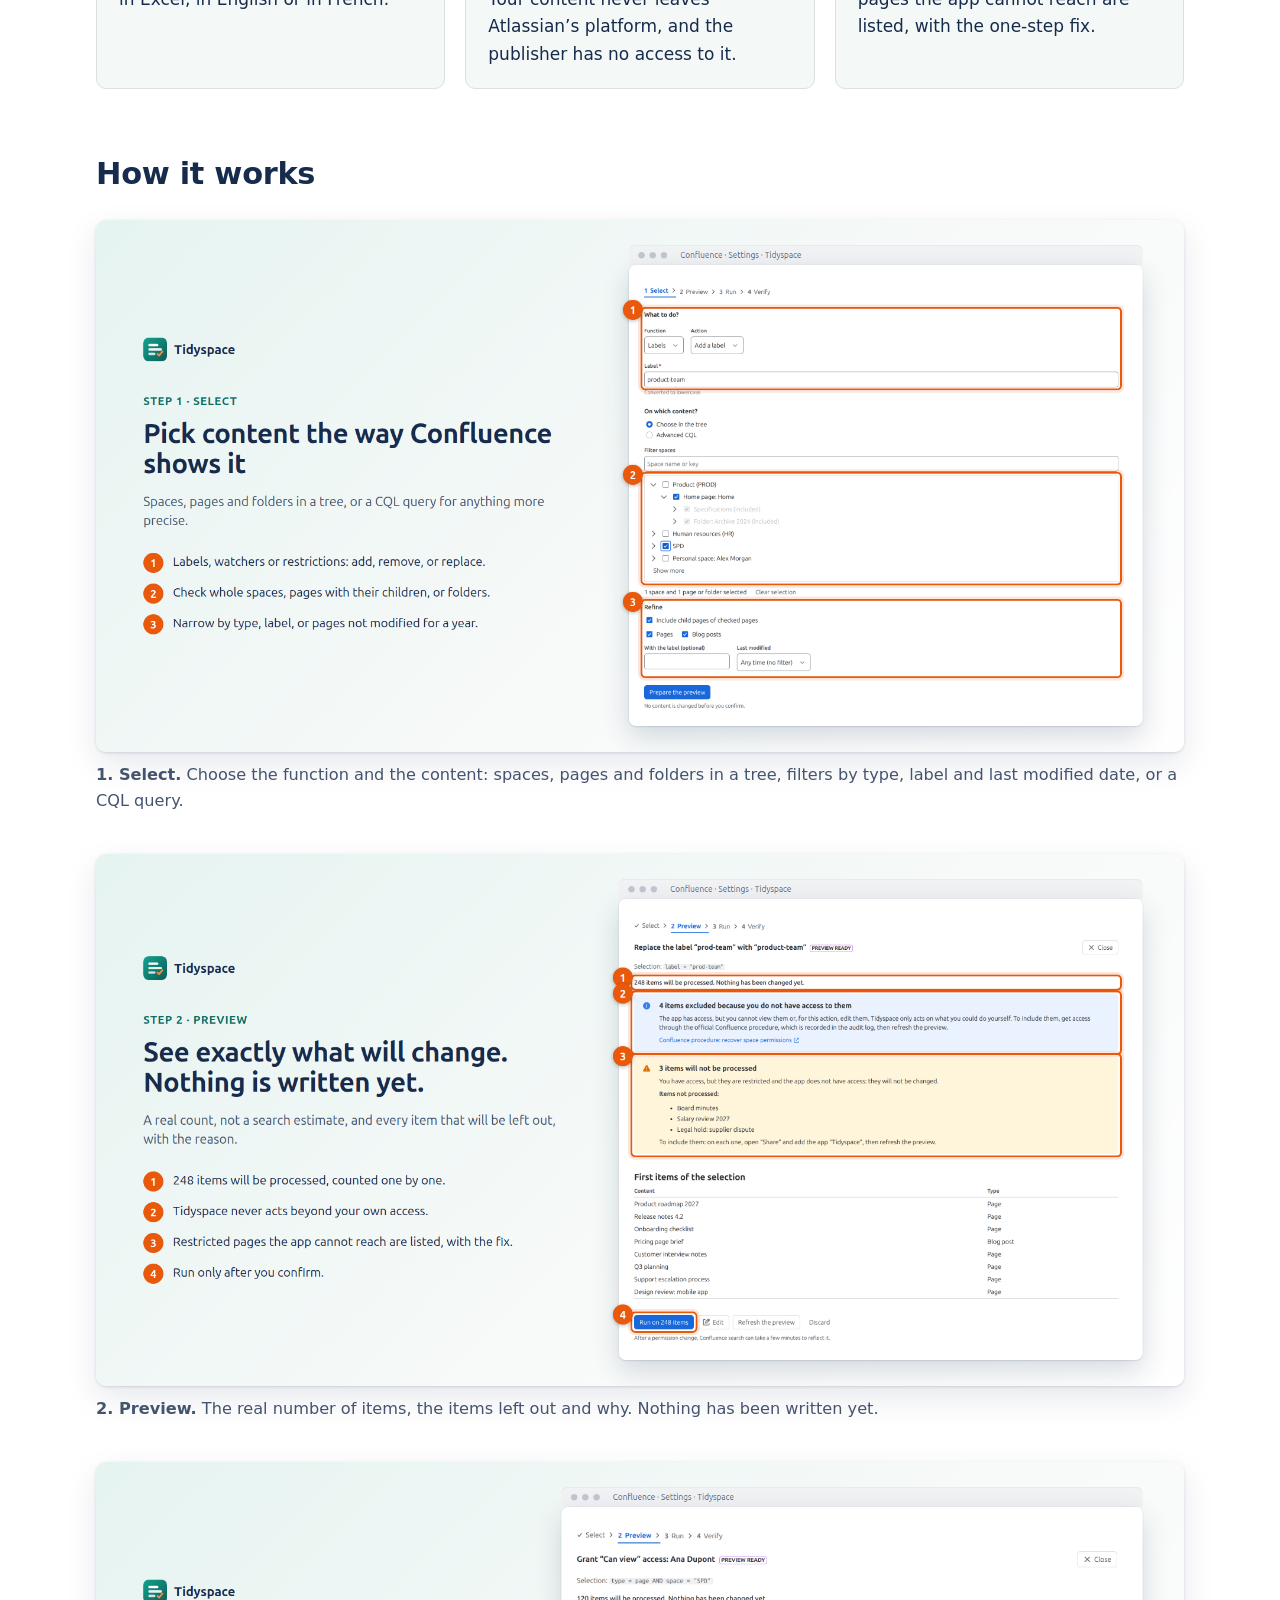
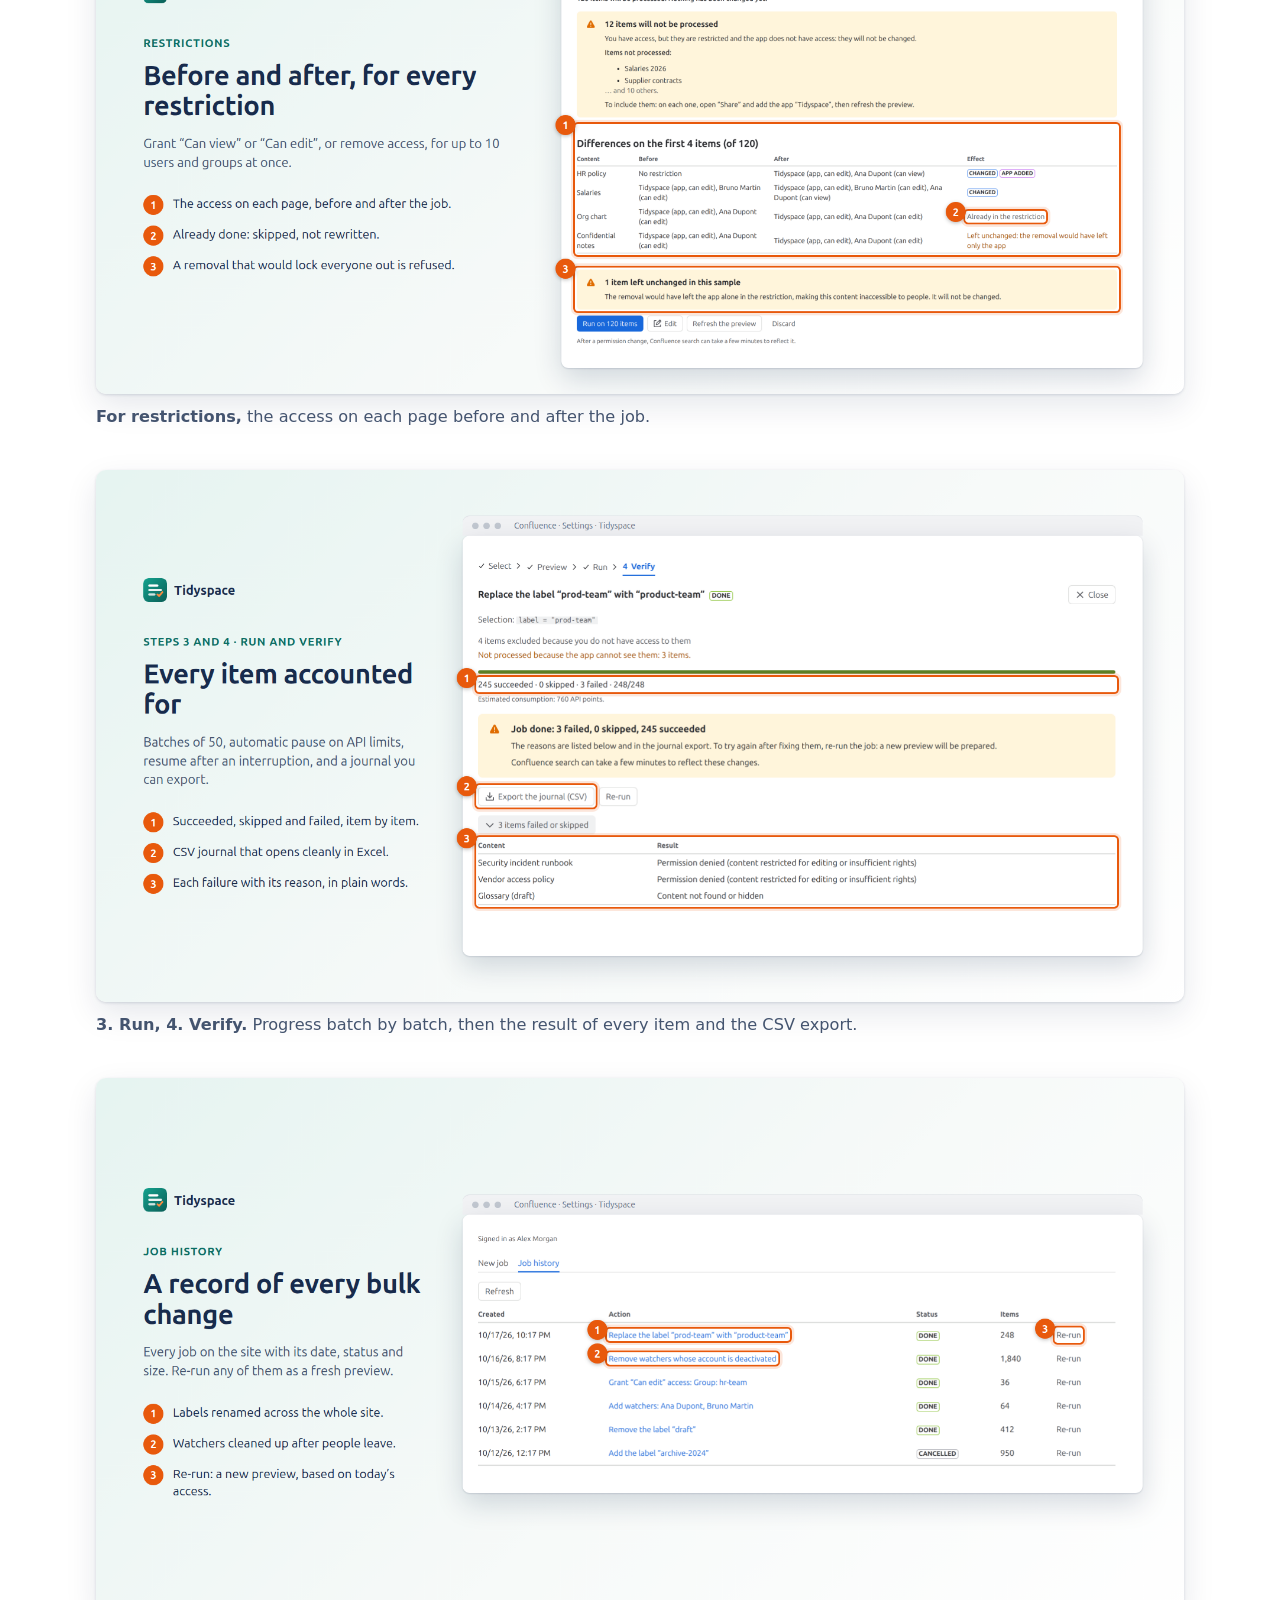
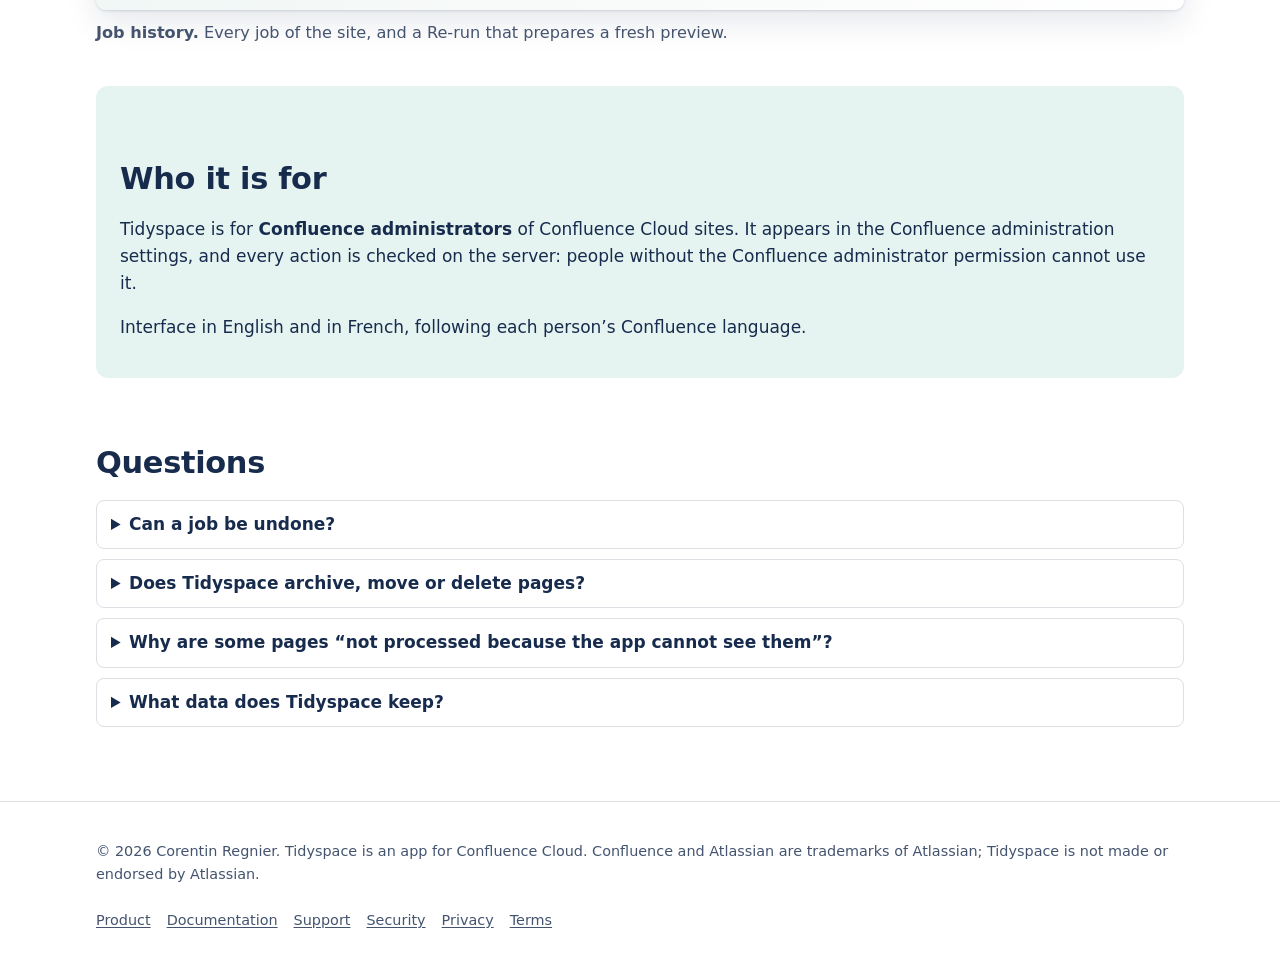
==== commit e73ff58e: "fix(site): add white margin around documentation screenshots Co-Authored-By: Claude Sonnet 5.5 <nore" ====
--- a/index.html
+++ b/index.html
@@ -35,7 +35,7 @@
           <a class="btn secondary" href="docs.html">Read the documentation</a>
         </div>
       </div>
-      <img src="assets/img/screens/preview.png" width="2200" height="1920" alt="Tidyspace preview of a label rename: 248 items will be processed, 4 excluded because the administrator has no access, 3 restricted pages the app cannot reach, listed with the fix, and a Run button.">
+      <img src="assets/img/screens/preview.png" width="2296" height="2016" alt="Tidyspace preview of a label rename: 248 items will be processed, 4 excluded because the administrator has no access, 3 restricted pages the app cannot reach, listed with the fix, and a Run button.">
     </section>
 
     <h2>What it does</h2>
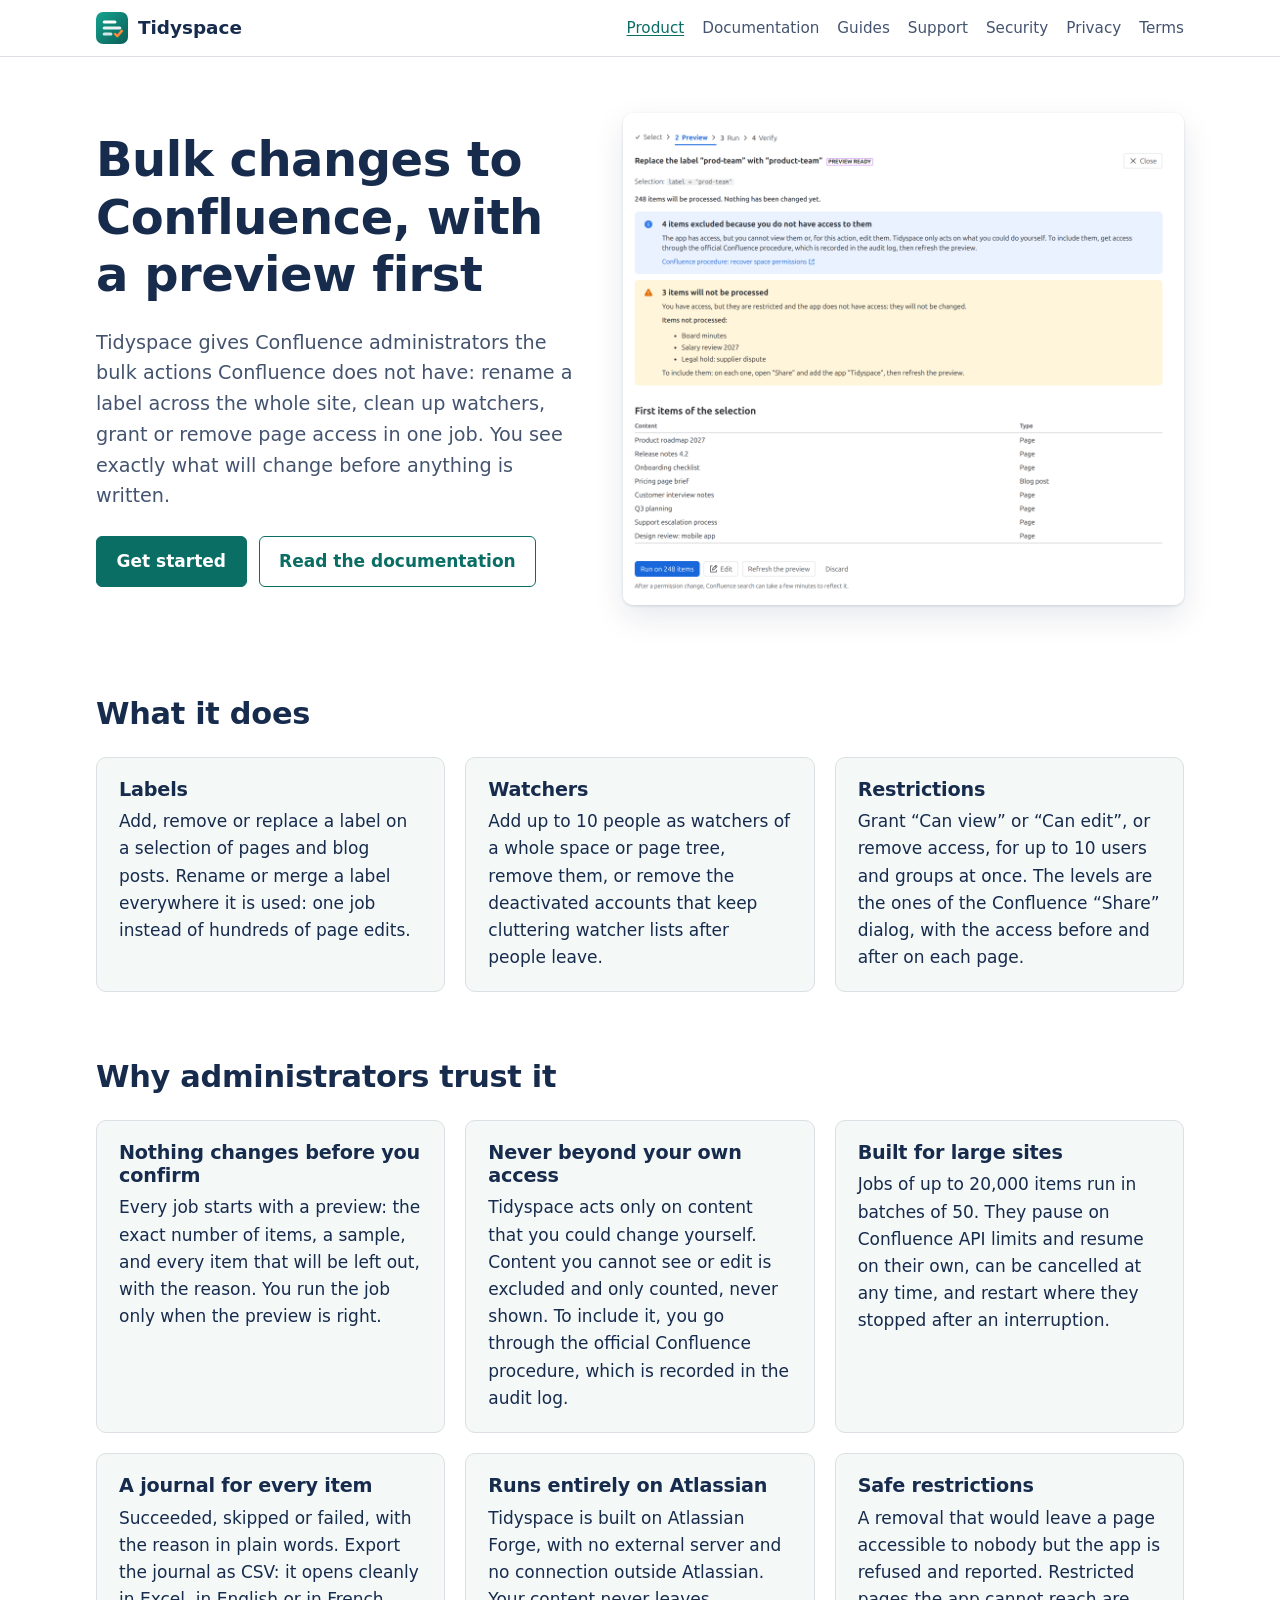
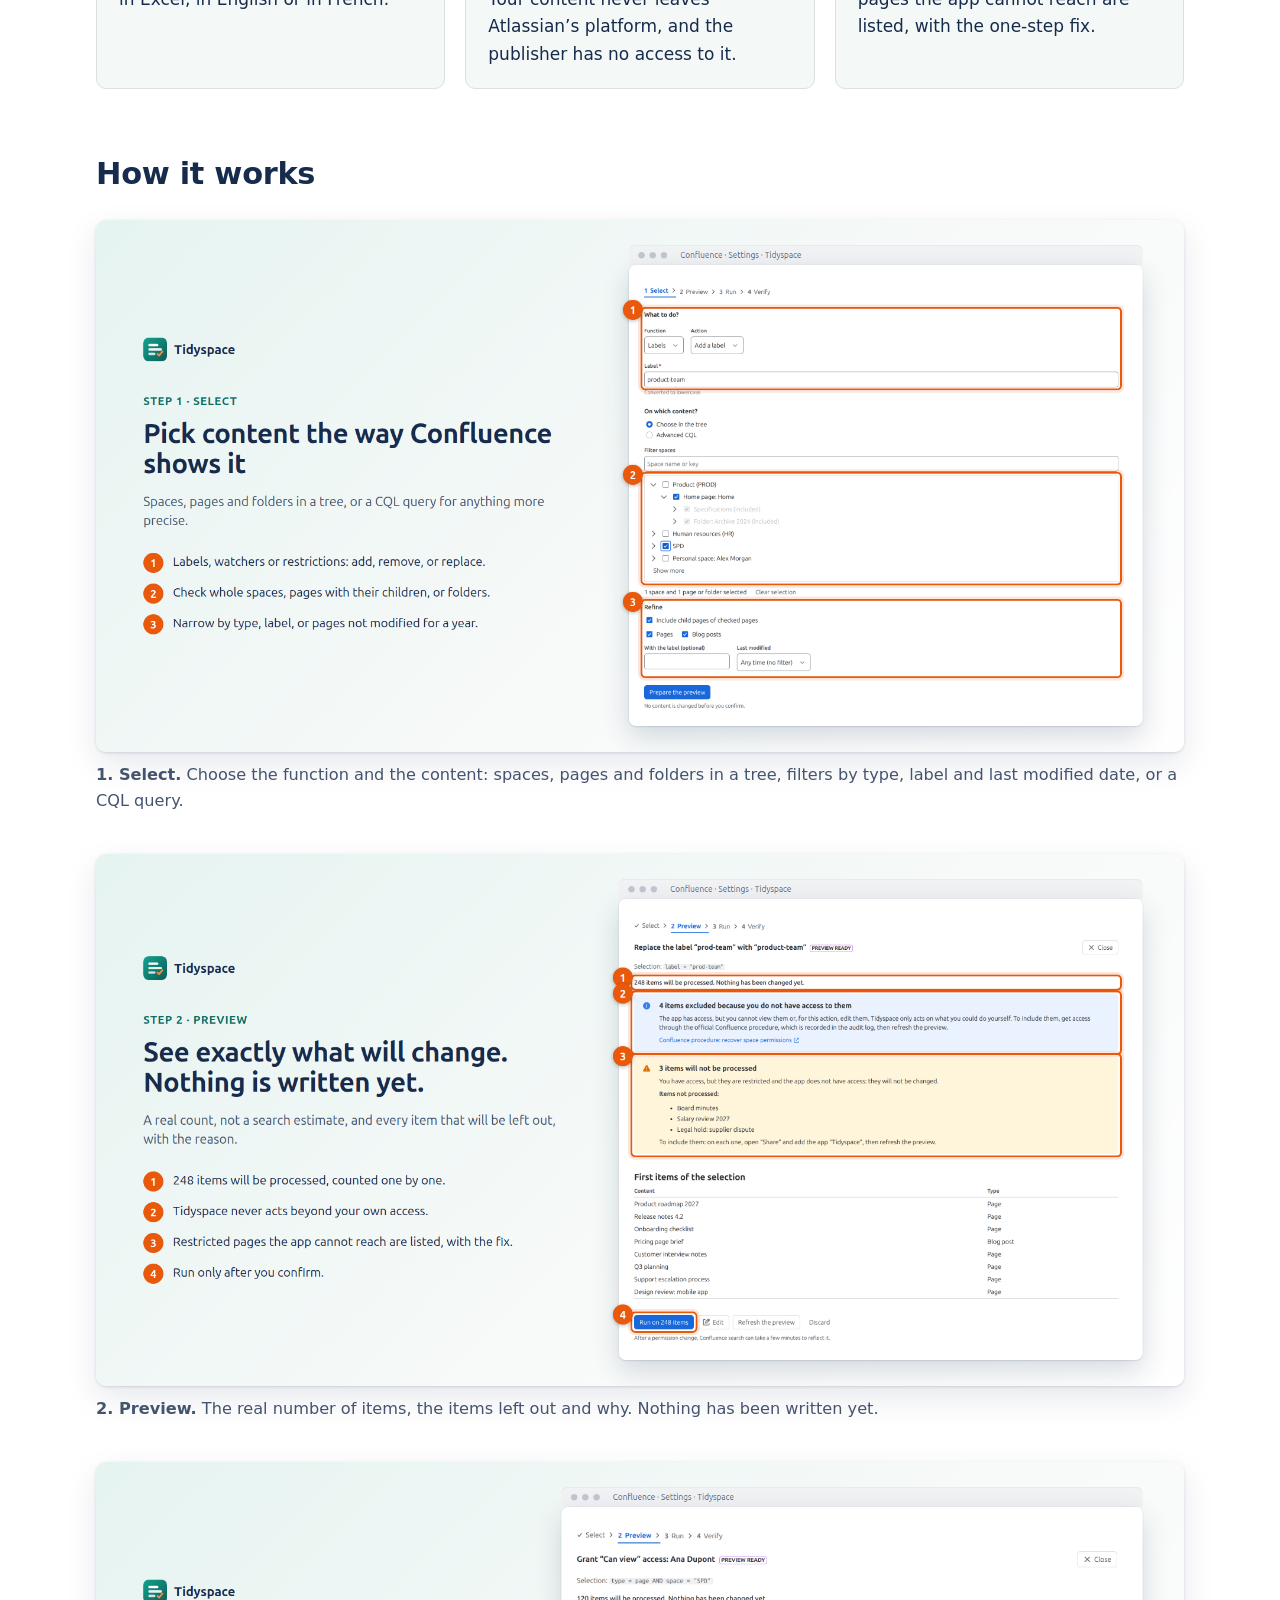
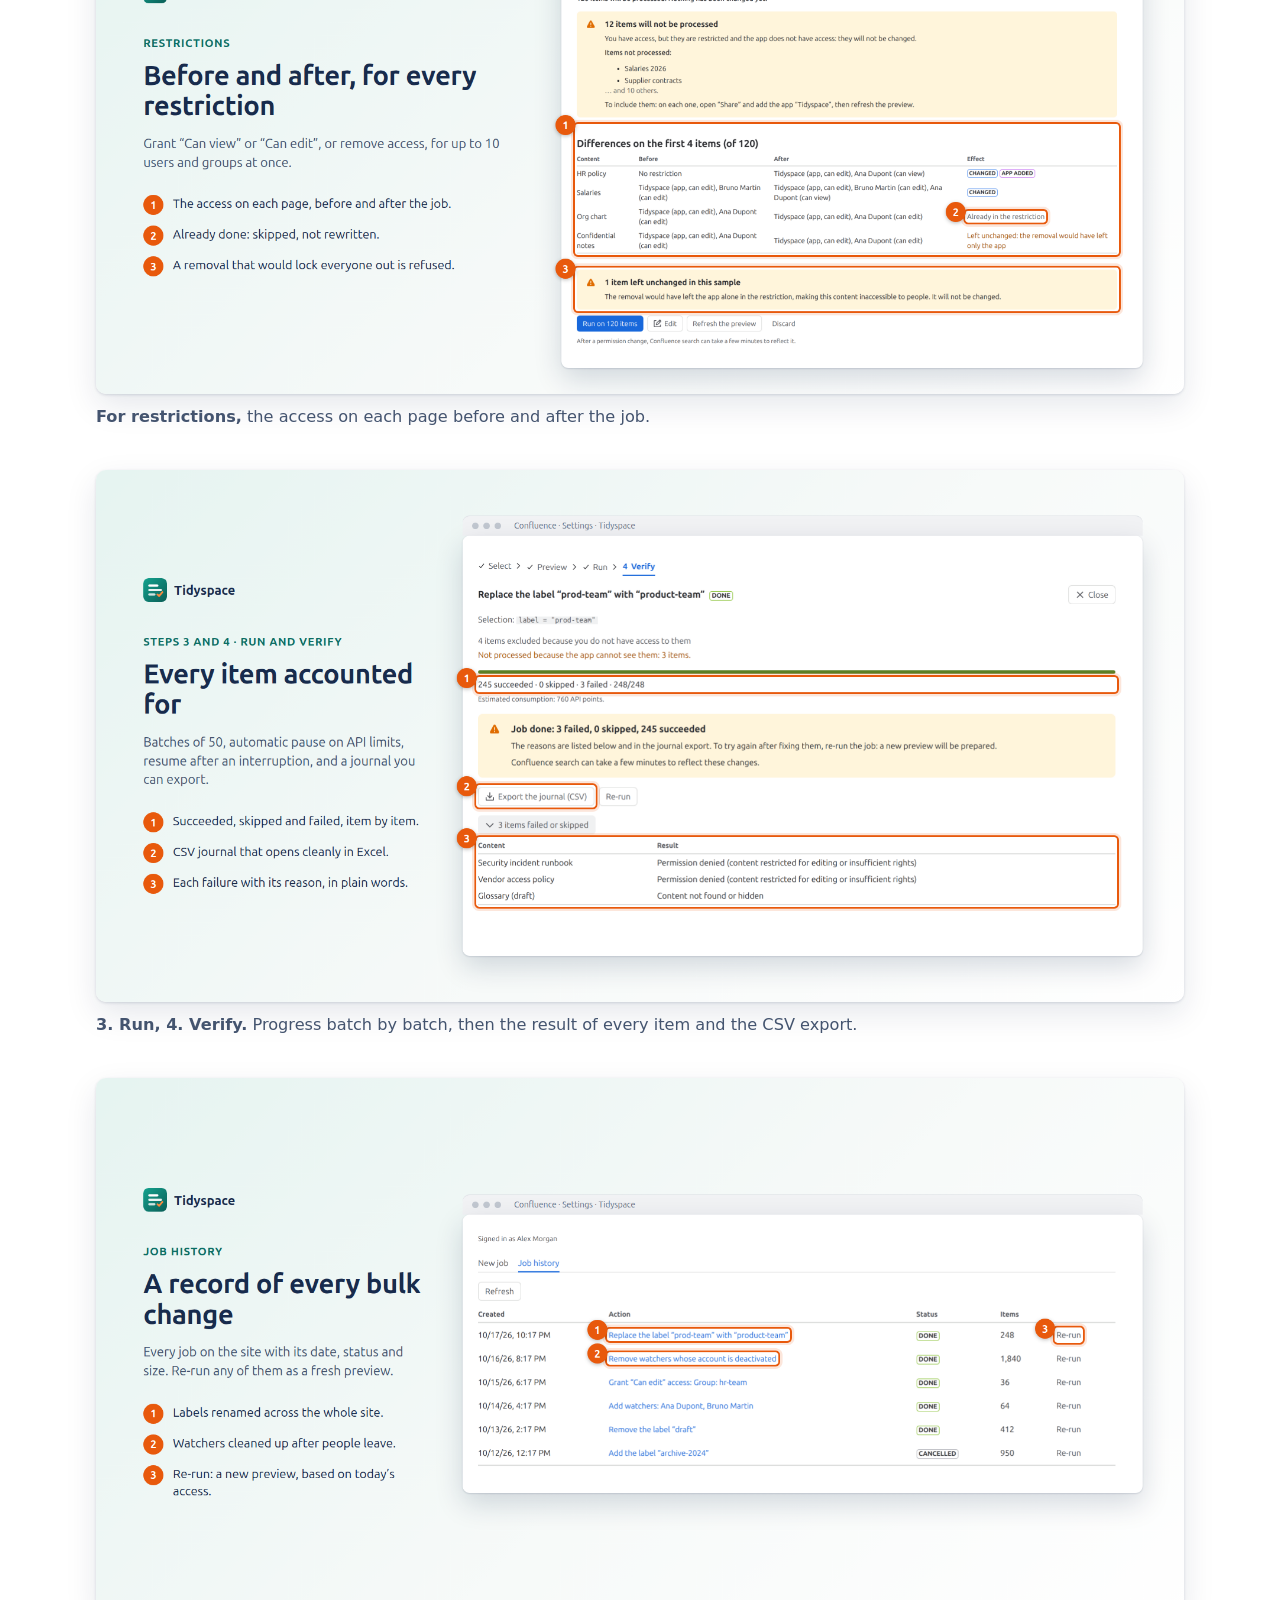
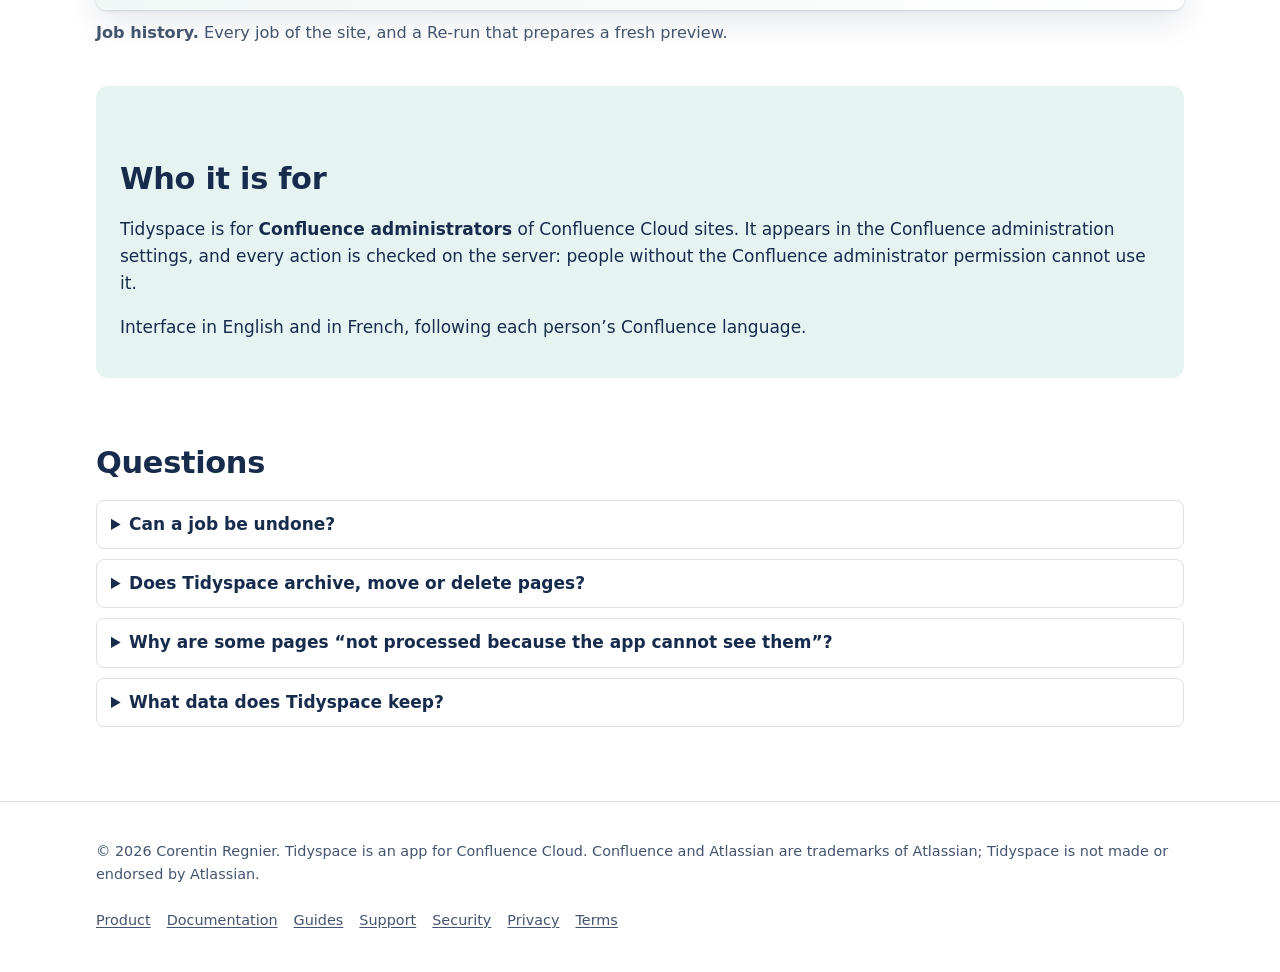
==== commit 5127fdb4: "docs(site): add three how-to guides, sitemap and robots Co-Authored-By: Claude Sonnet 5.5 <noreply@a" ====
--- a/index.html
+++ b/index.html
@@ -3,6 +3,7 @@
 <head>
   <meta charset="utf-8">
   <meta name="viewport" content="width=device-width, initial-scale=1">
+  <meta http-equiv="Content-Security-Policy" content="default-src 'none'; img-src 'self'; style-src 'self'; base-uri 'none'; form-action 'none'">
   <title>Tidyspace for Confluence</title>
   <meta name="description" content="Bulk labels, watchers and restrictions for Confluence Cloud administrators, with a preview before anything changes, resumable jobs and an exportable journal.">
   <link rel="icon" href="assets/img/logo.svg" type="image/svg+xml">
@@ -17,6 +18,7 @@
         <ul>
         <li><a href="index.html" aria-current="page">Product</a></li>
         <li><a href="docs.html">Documentation</a></li>
+        <li><a href="guides/index.html">Guides</a></li>
         <li><a href="support.html">Support</a></li>
         <li><a href="security.html">Security</a></li>
         <li><a href="privacy.html">Privacy</a></li>
@@ -134,6 +136,7 @@
       <ul>
         <li><a href="index.html" aria-current="page">Product</a></li>
         <li><a href="docs.html">Documentation</a></li>
+        <li><a href="guides/index.html">Guides</a></li>
         <li><a href="support.html">Support</a></li>
         <li><a href="security.html">Security</a></li>
         <li><a href="privacy.html">Privacy</a></li>
--- a/assets/site.css
+++ b/assets/site.css
@@ -92,3 +92,9 @@
 footer.site .in { display: flex; flex-wrap: wrap; gap: 8px 24px; justify-content: space-between; }
 footer.site ul { list-style: none; display: flex; flex-wrap: wrap; gap: 4px 16px; margin: 0; padding: 0; }
 footer.site a { color: var(--ink-soft); }
+.quick { background: var(--bg-accent); border: 1px solid var(--line); border-radius: 10px; padding: 4px 20px 8px; margin: 24px 0; }
+.quick h2 { margin: .6em 0 .4em; }
+.quick ol { margin: .4em 0; padding-left: 1.3em; }
+p.top { text-align: right; font-size: .9rem; margin: 1.5em 0 0; }
+html { scroll-behavior: smooth; }
+@media (prefers-reduced-motion: reduce) { html { scroll-behavior: auto; } }
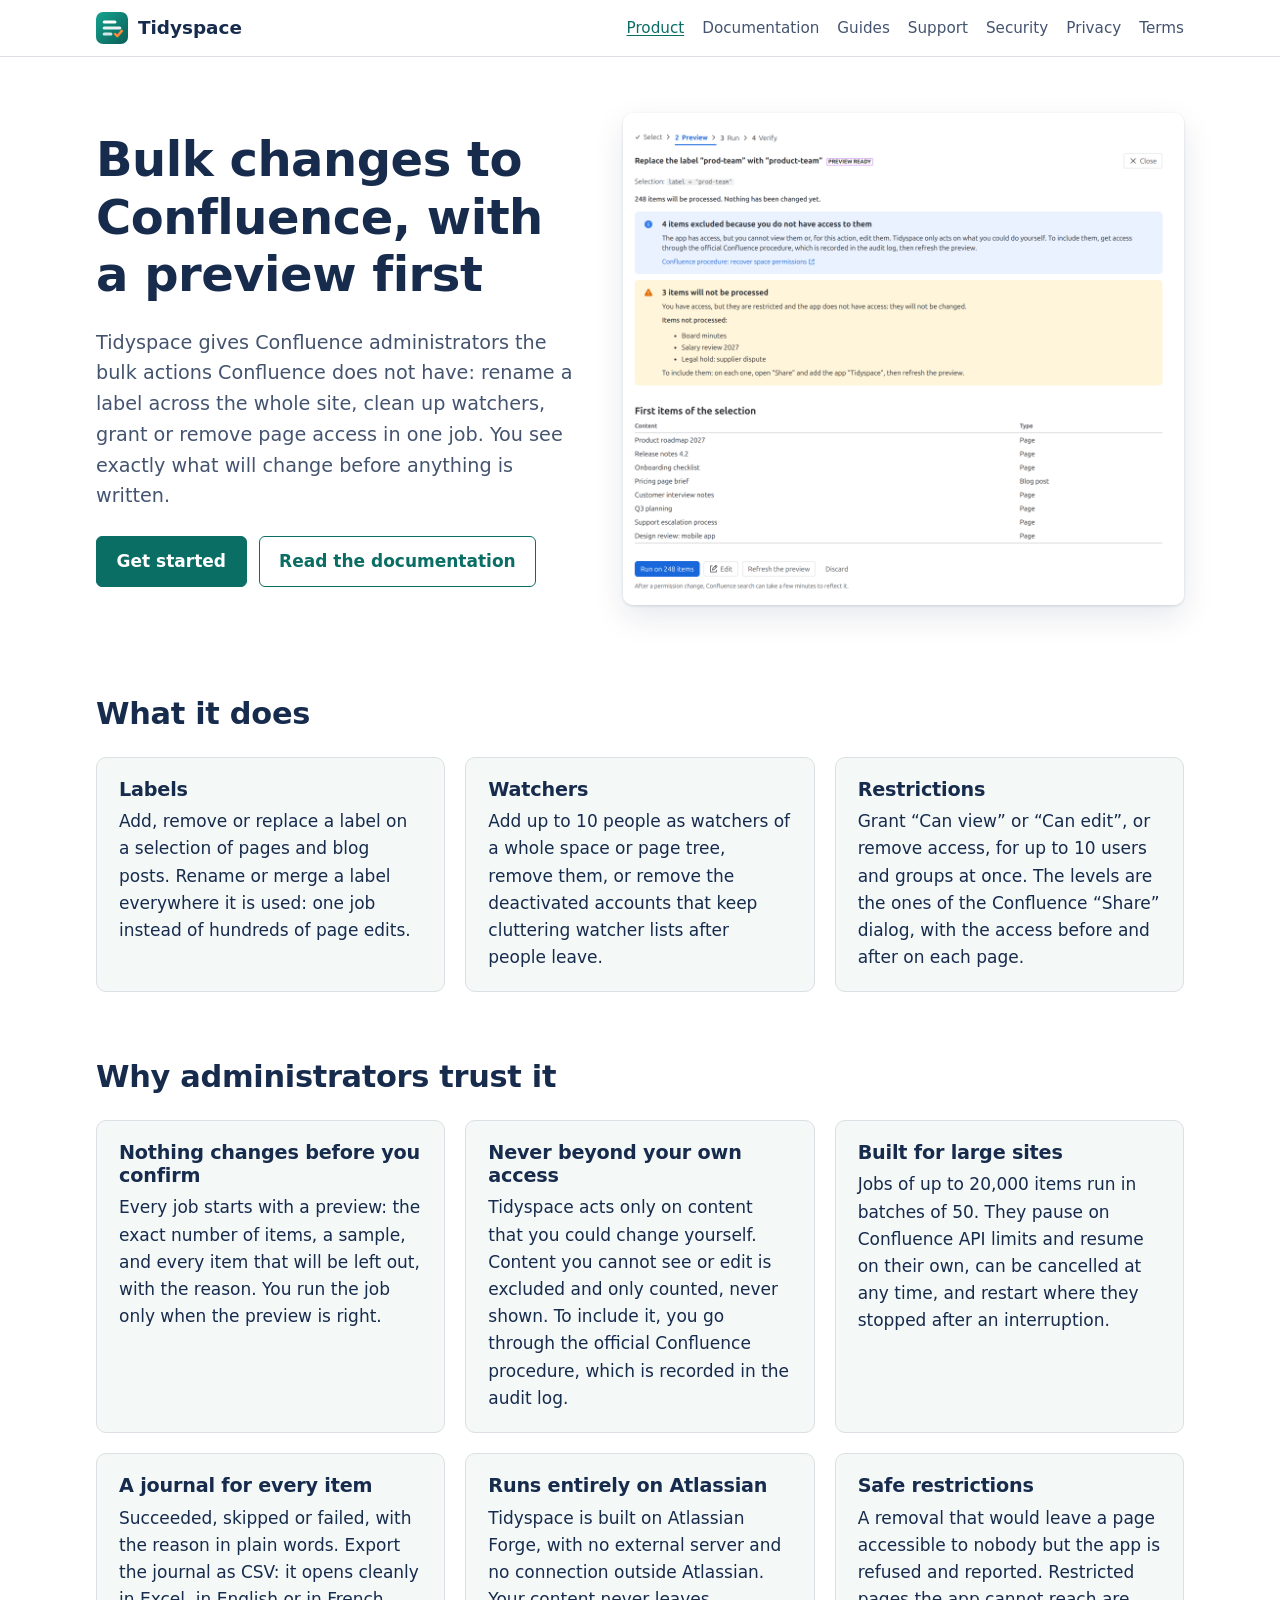
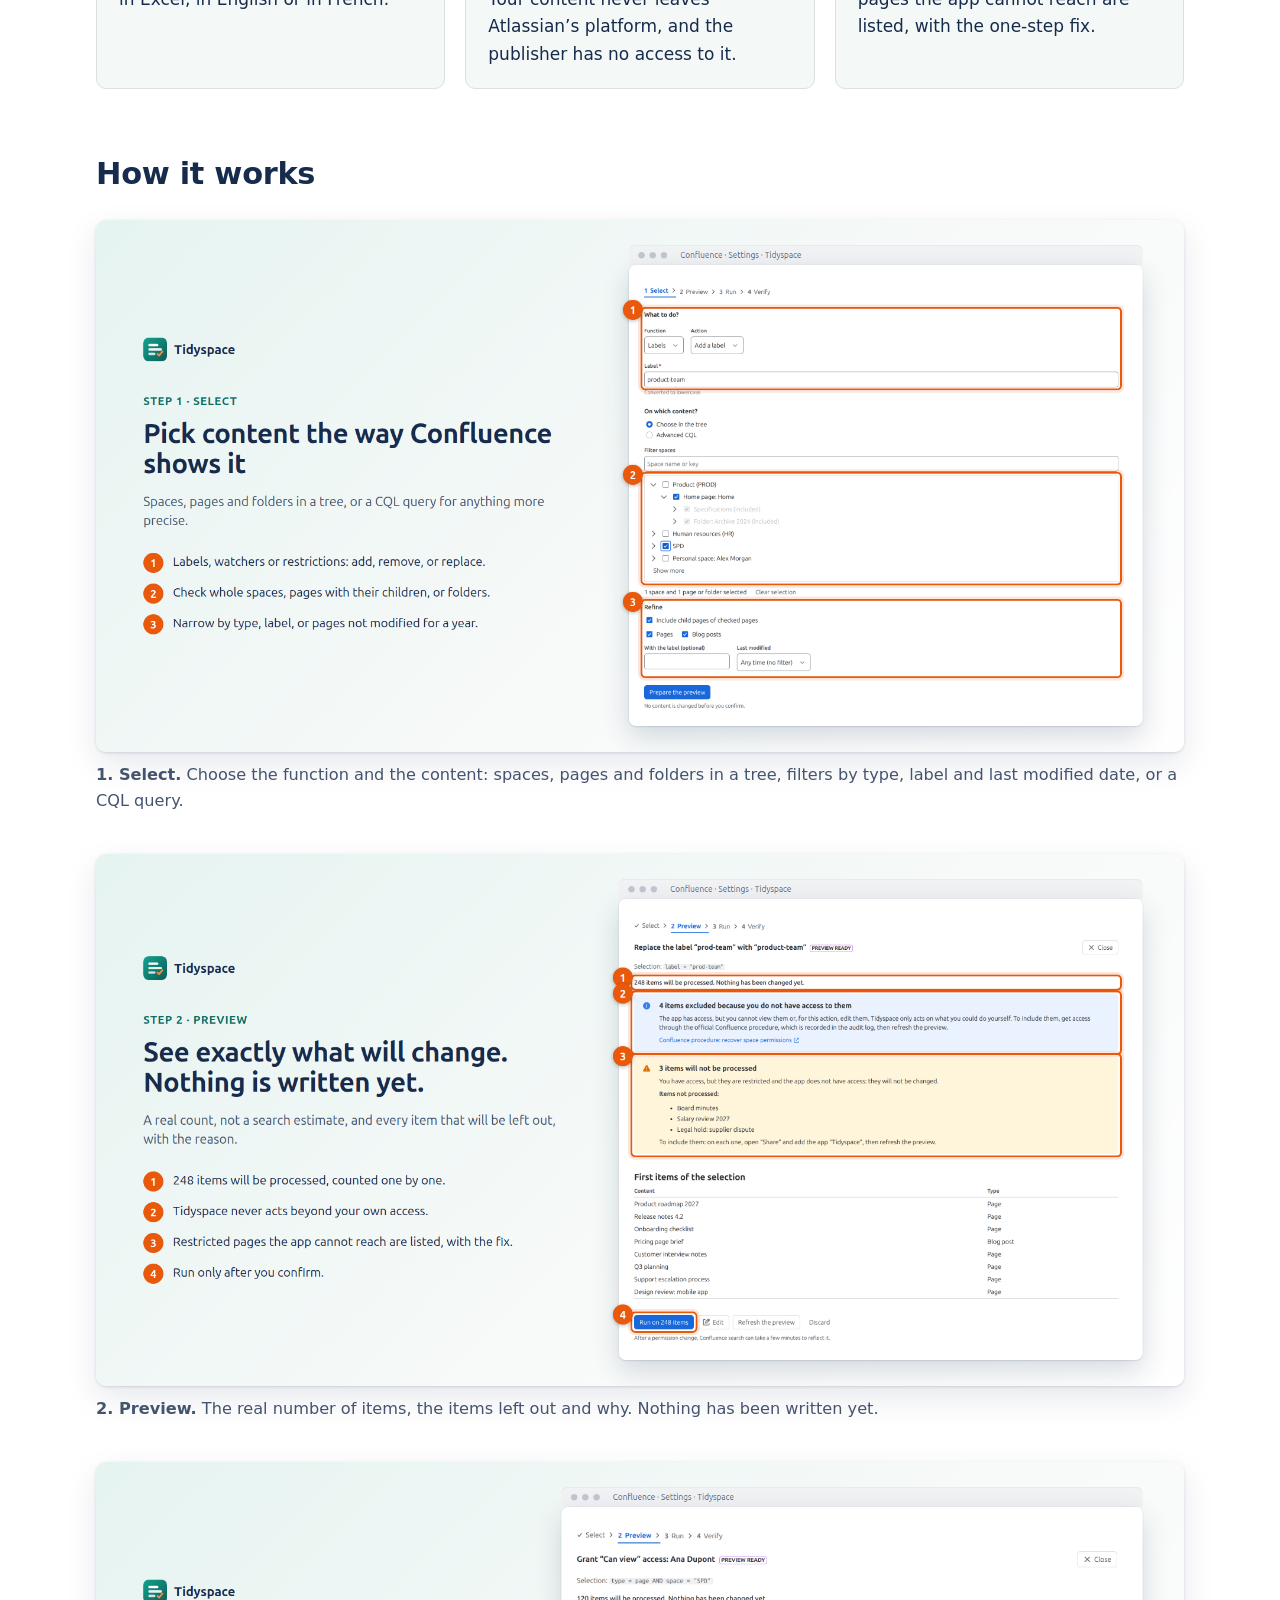
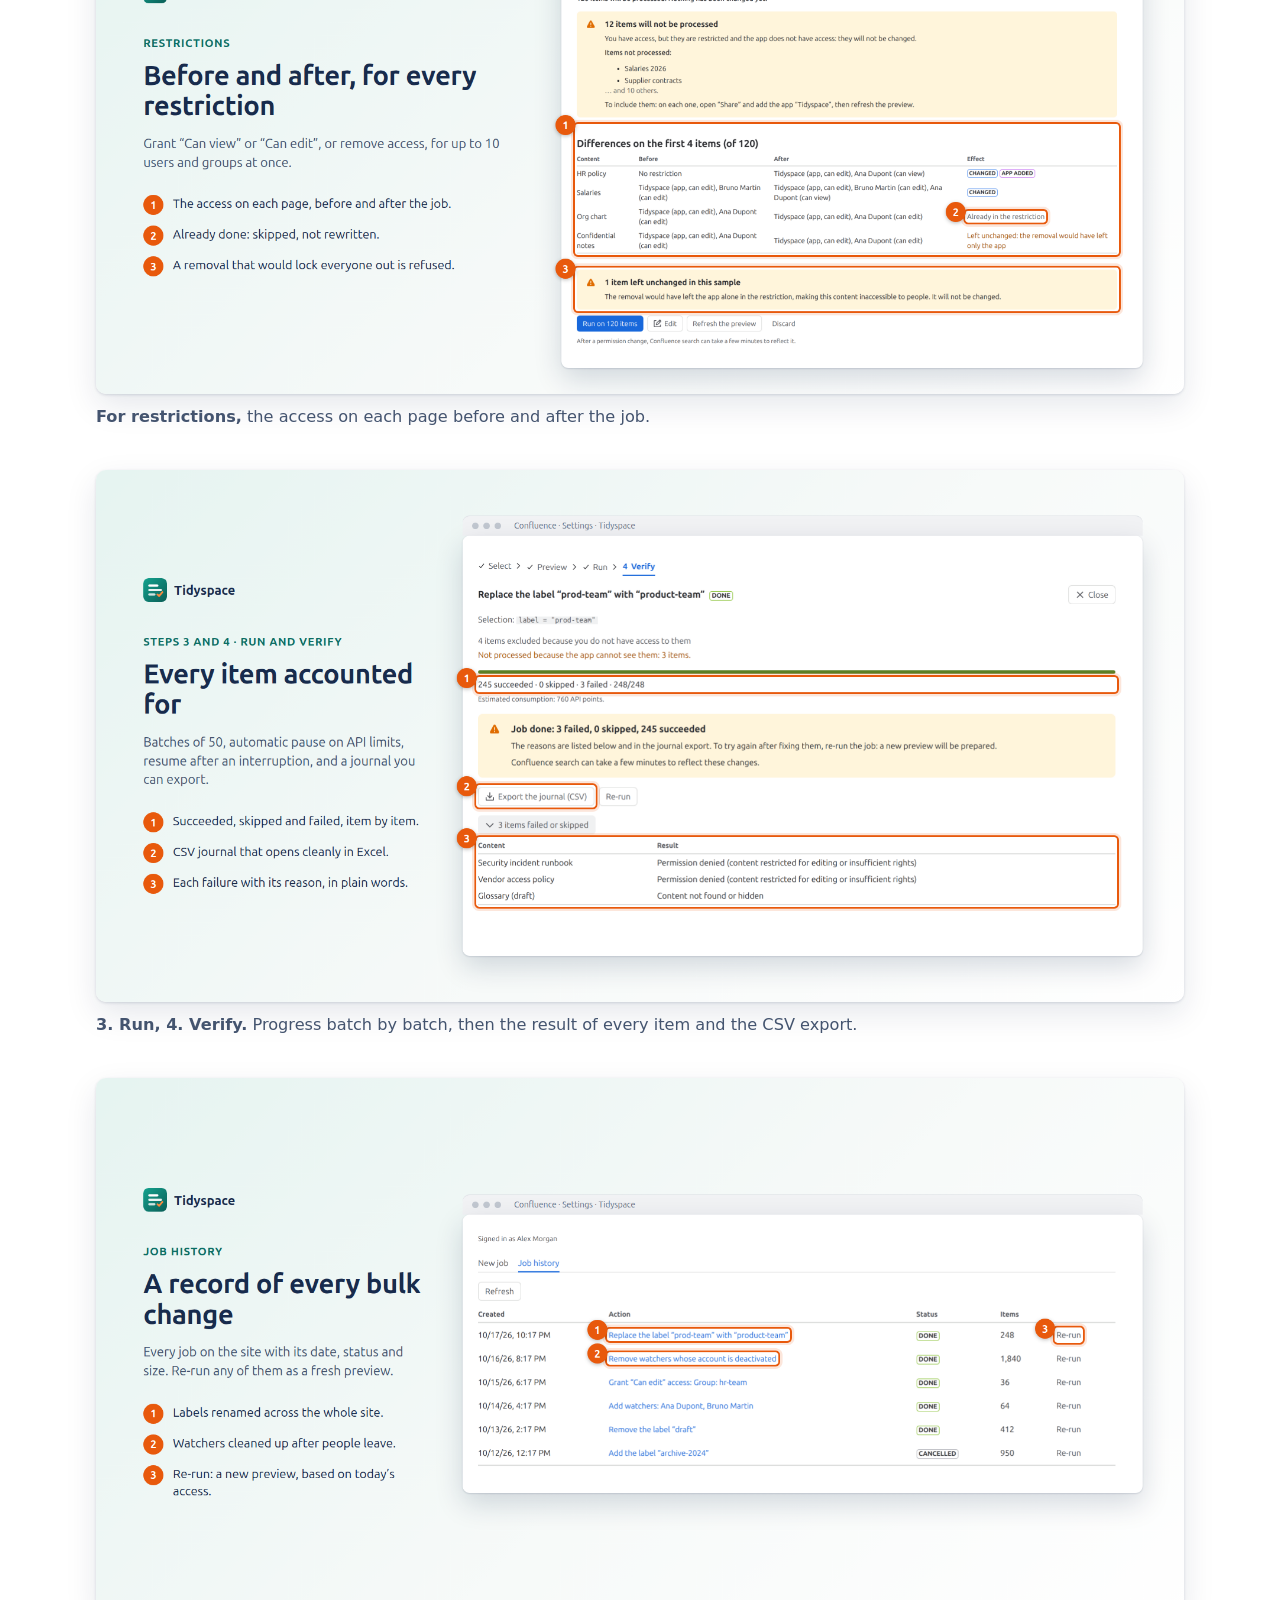
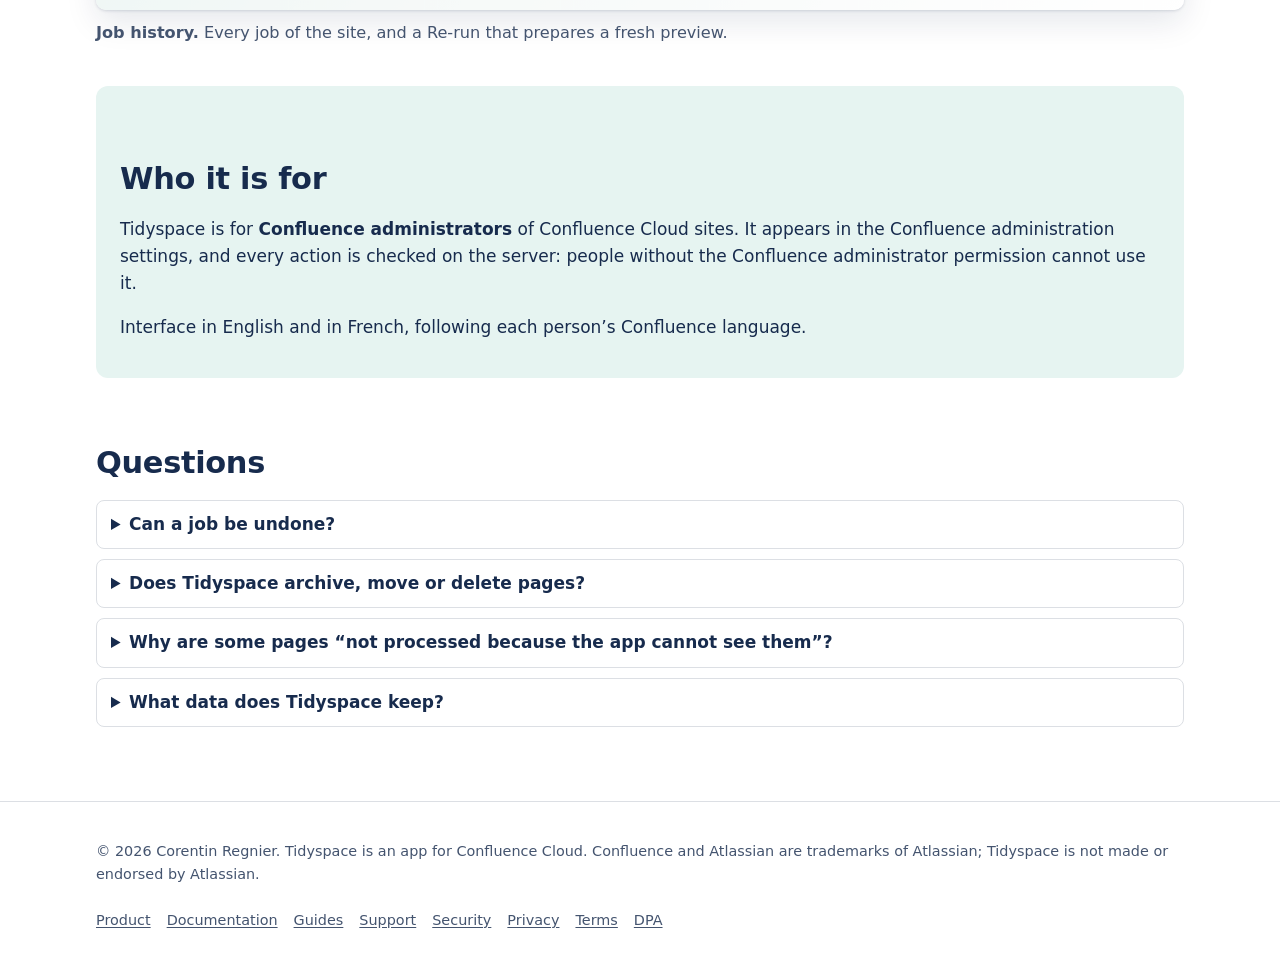
==== commit c1d04628: "docs(site): link the DPA from every footer Co-Authored-By: Claude Sonnet 5.5 <noreply@anthropic.com>" ====
--- a/index.html
+++ b/index.html
@@ -141,6 +141,7 @@
         <li><a href="security.html">Security</a></li>
         <li><a href="privacy.html">Privacy</a></li>
         <li><a href="terms.html">Terms</a></li>
+        <li><a href="dpa.html">DPA</a></li>
       </ul>
     </div>
   </footer>
